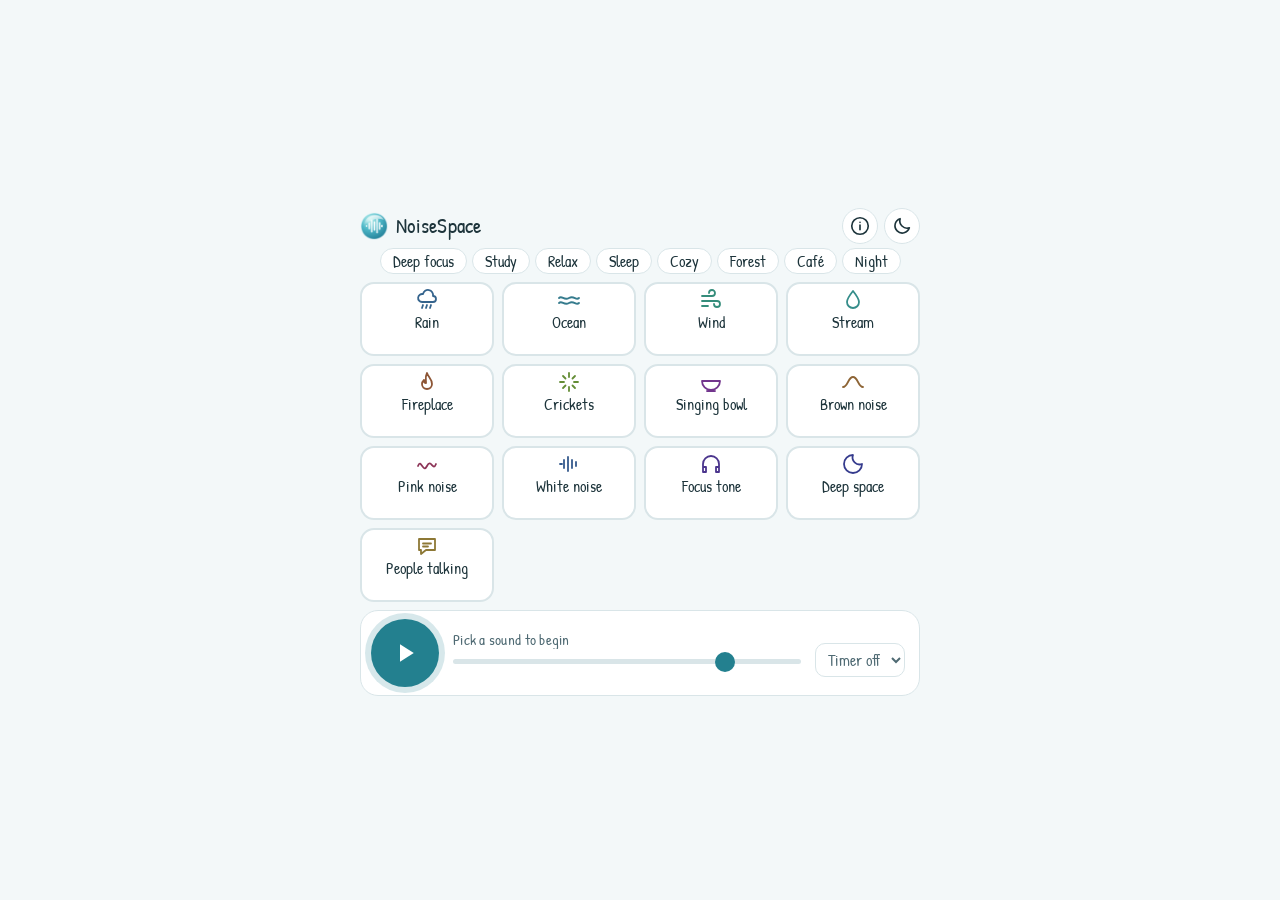
==== index.html @ 2301c97d "Tabbed info sheet, bigger play/pause button, calm ambient backdrop while playing Co-Authored-By: Cla" ====
<!DOCTYPE html>
<html lang="en" data-theme="light">
<head>
<meta charset="utf-8">
<meta name="viewport" content="width=device-width, initial-scale=1, viewport-fit=cover">
<title>NoiseSpace – Free Focus, Study &amp; Relaxation Sounds</title>
<meta name="description" content="Mix rain, ocean, fireplace, wind and white, pink or brown noise for focus, study, work and sleep. Free, fast, offline-ready and ad-free.">
<meta name="theme-color" content="#f3f8f9">
<meta name="color-scheme" content="light dark">
<link rel="canonical" href="https://mkalmousli.github.io/NoiseSpace/">
<link rel="icon" href="favicon.ico" sizes="48x48">
<link rel="icon" href="img/favicon-32.png" type="image/png" sizes="32x32">
<link rel="icon" href="img/icon-192.png" type="image/png" sizes="192x192">
<link rel="apple-touch-icon" href="img/apple-touch-icon.png">
<link rel="manifest" href="manifest.json">
<link rel="author" href="https://al-mo.de">
<meta property="og:type" content="website">
<meta property="og:site_name" content="NoiseSpace">
<meta property="og:title" content="NoiseSpace – Focus, Study &amp; Relaxation Sounds">
<meta property="og:description" content="Mix rain, ocean, fire, wind and noise colors. Free, fast and beautiful.">
<meta property="og:url" content="https://mkalmousli.github.io/NoiseSpace/">
<meta property="og:image" content="https://mkalmousli.github.io/NoiseSpace/img/og.png">
<meta name="twitter:card" content="summary_large_image">
<script type="application/ld+json">
{"@context":"https://schema.org","@type":"WebApplication","name":"NoiseSpace",
"url":"https://mkalmousli.github.io/NoiseSpace/","applicationCategory":"MultimediaApplication",
"operatingSystem":"Any","browserRequirements":"Requires Web Audio API",
"description":"Free ambient sound mixer for focus, study and relaxation.",
"offers":{"@type":"Offer","price":"0","priceCurrency":"USD"},
"author":{"@type":"Person","url":"https://al-mo.de"},"codeRepository":"https://github.com/mkalmousli/NoiseSpace"}
</script>
<script>
try {
  var s = JSON.parse(localStorage.getItem('noisespace.v1')), t = s && s.theme;
  if (!t) t = matchMedia('(prefers-color-scheme: dark)').matches ? 'dark' : 'light';
  document.documentElement.setAttribute('data-theme', t);
} catch (e) {}
</script>
<link rel="preload" href="fonts/patrick-hand.woff2" as="font" type="font/woff2" crossorigin>
<link rel="stylesheet" href="css/base.css">
<link rel="stylesheet" href="css/layout.css">
<link rel="stylesheet" href="css/aero.css">
<link rel="stylesheet" href="css/calm.css">
<script type="application/ld+json">
{"@context":"https://schema.org","@type":"FAQPage","mainEntity":[
{"@type":"Question","name":"Where do the sounds come from?","acceptedAnswer":{"@type":"Answer","text":"Eight sounds (rain, ocean, wind, stream, fireplace, crickets, singing bowl and people talking) are real field recordings released under CC0 on Freesound.org, trimmed to a seamless loop and loaded the first time you use them. The noise colors, binaural focus tone and space drone are synthesized live in your browser from simple physical models (Web Audio API). If a recording cannot load offline, a synthesized version of that sound plays instead. Credits are listed at the bottom of this page."}},
{"@type":"Question","name":"What is the difference between white, pink and brown noise?","acceptedAnswer":{"@type":"Answer","text":"They differ in spectral slope. White noise has equal power at every frequency (a bright hiss), pink noise falls 3 dB per octave (1/f, like natural sounds) and brown noise falls 6 dB per octave (1/f², a deep rumble)."}},
{"@type":"Question","name":"Does noise really help me focus or sleep?","acceptedAnswer":{"@type":"Answer","text":"Evidence is promising but mixed. Some studies found moderate background noise improved attention (Söderlund et al., 2007) and that steady pink noise helped sleep stability (Zhou et al., 2012). Responses vary by person, so try a few and keep what works."}},
{"@type":"Question","name":"How is rain generated?","acceptedAnswer":{"@type":"Answer","text":"Each raindrop makes an air bubble that rings at its Minnaert resonance, about 3.26 / R hertz for a bubble of radius R metres. Drops land at random (Poisson) times with an exponential size spread, as in real rain."}},
{"@type":"Question","name":"What about fire, stream, ocean and crickets?","acceptedAnswer":{"@type":"Answer","text":"Fire is a low roar plus random crackles whose sizes follow a heavy-tailed power law, like other crackling-noise systems. Streams are many rising-pitch bubbles. Ocean is a swell, crash and foam cycle of about 10 seconds. Crickets chirp in 3-pulse trains near 4.5 kHz."}},
{"@type":"Question","name":"What is the focus tone? Do I need headphones?","acceptedAnswer":{"@type":"Answer","text":"It plays 200 Hz in one ear and 210 Hz in the other, so your brain perceives a 10 Hz (alpha range) binaural beat. Headphones are required. A 2019 meta-analysis found small benefits for attention and anxiety, but the effect is not guaranteed."}},
{"@type":"Question","name":"Why can't I hear anything on my phone?","acceptedAnswer":{"@type":"Answer","text":"Tap a sound or the play button first, because browsers block audio until you interact. Then check the volume, the silent switch and that the tab is not muted."}},
{"@type":"Question","name":"Is it private? Does it work offline?","acceptedAnswer":{"@type":"Answer","text":"Yes. There are no accounts, cookies or trackers. Volumes and theme are stored only on your device, and after the first visit the app works without internet."}},
{"@type":"Question","name":"Can I contribute or report a bug?","acceptedAnswer":{"@type":"Answer","text":"Yes! NoiseSpace is open source under the MIT license. Source code, issues and ideas live on GitHub: github.com/mkalmousli/NoiseSpace."}}]}
</script>
</head>
<body>
<div class="app">
<header class="top">
  <a class="brand" href="./"><img src="img/logo.png" width="32" height="32" alt="NoiseSpace logo"><span>NoiseSpace</span></a>
  <nav class="nav" aria-label="Site"><button id="info" class="gbtn" type="button" aria-label="About, FAQ and credits" aria-haspopup="dialog"></button>
  <button id="theme" class="gbtn" type="button" aria-label="Toggle dark mode"></button></nav>
</header>
<main>
  <h1 class="sr">NoiseSpace: sounds for focus, study &amp; calm</h1>
  <div id="presets" class="chips" role="group" aria-label="Presets"></div>
  <ul id="grid" class="grid"></ul>
  <noscript><p class="note">NoiseSpace needs JavaScript to play sounds.</p></noscript>
</main>
<div id="upd" class="upd" role="status" hidden>New version ready <button type="button" id="updgo">Update</button></div>
<div class="dock" role="region" aria-label="Playback controls">
  <button id="play" class="play" type="button" aria-label="Play"></button>
  <div class="mid">
    <span id="status" class="status">&nbsp;</span>
    <input id="master" class="vol" type="range" min="0" max="100" value="80" aria-label="Master volume">
  </div>
  <label class="sleep"><span id="left">&nbsp;</span>
    <select id="sleep" aria-label="Sleep timer">
      <option value="0">Timer off</option><option value="15">15 min</option><option value="30">30 min</option>
      <option value="60">1 hour</option><option value="90">90 min</option><option value="120">2 hours</option>
    </select>
  </label>
</div>

</div>
<div id="back" class="back" hidden></div>
<div id="faq" class="sheet" role="dialog" aria-modal="true" aria-labelledby="sh-t" hidden>
<div class="grab"><button id="shx" class="gbtn" type="button" aria-label="Close">&times;</button></div>
<div class="body">
<div class="tabs" role="tablist" id="tabs"><button type="button" role="tab" data-t="0" aria-selected="true">Help</button><button type="button" role="tab" data-t="1" aria-selected="false">Sounds</button><button type="button" role="tab" data-t="2" aria-selected="false">Science</button><button type="button" role="tab" data-t="3" aria-selected="false">Refs</button><button type="button" role="tab" data-t="4" aria-selected="false">Credits</button></div>
<h2 class="sr" id="sh-t">About NoiseSpace</h2>
<section class="pane" id="p0">
  <details class="faq"><summary>Where do the sounds come from?</summary><p>Eight sounds (rain, ocean, wind, stream, fireplace, crickets, singing bowl and people talking) are real field recordings released under CC0 on Freesound.org, trimmed to a seamless loop and loaded the first time you use them. The noise colors, binaural focus tone and space drone are synthesized live in your browser from simple physical models (Web Audio API). If a recording cannot load offline, a synthesized version of that sound plays instead. Credits are listed at the bottom of this page.</p></details>
  <details class="faq"><summary>Why can't I hear anything on my phone?</summary><p>Tap a sound or the play button first, because browsers block audio until you interact. Then check the volume, the silent switch and that the tab is not muted.</p></details>
  <details class="faq"><summary>Is it private? Does it work offline?</summary><p>Yes. There are no accounts, cookies or trackers. Volumes and theme are stored only on your device, and after the first visit the app works without internet.</p></details>
  <details class="faq"><summary>Can I contribute or report a bug?</summary><p>Yes! NoiseSpace is open source under the MIT license. Source code, issues and ideas live on GitHub: <a href="https://github.com/mkalmousli/NoiseSpace">github.com/mkalmousli/NoiseSpace</a>.</p></details>
</section>
<section class="pane" id="p1" hidden>
  <details class="faq"><summary>What is the difference between white, pink and brown noise?</summary><p>They differ in spectral slope. White noise has equal power at every frequency (a bright hiss), pink noise falls 3 dB per octave (1/f, like natural sounds) and brown noise falls 6 dB per octave (1/f², a deep rumble).</p></details>
  <details class="faq"><summary>How is rain generated?</summary><p>Each raindrop makes an air bubble that rings at its Minnaert resonance, about 3.26 / R hertz for a bubble of radius R metres. Drops land at random (Poisson) times with an exponential size spread, as in real rain.</p></details>
  <details class="faq"><summary>What about fire, stream, ocean and crickets?</summary><p>Fire is a low roar plus random crackles whose sizes follow a heavy-tailed power law, like other crackling-noise systems. Streams are many rising-pitch bubbles. Ocean is a swell, crash and foam cycle of about 10 seconds. Crickets chirp in 3-pulse trains near 4.5 kHz.</p></details>
  <details class="faq"><summary>What is the focus tone? Do I need headphones?</summary><p>It plays 200 Hz in one ear and 210 Hz in the other, so your brain perceives a 10 Hz (alpha range) binaural beat. Headphones are required. A 2019 meta-analysis found small benefits for attention and anxiety, but the effect is not guaranteed.</p></details>
</section>
<section class="pane" id="p2" hidden>
  <details class="faq"><summary>Does noise really help me focus or sleep?</summary><p>Evidence is promising but mixed. Some studies found moderate background noise improved attention (Söderlund et al., 2007) and that steady pink noise helped sleep stability (Zhou et al., 2012). Responses vary by person, so try a few and keep what works.</p></details>
  <ul class="refs">
    <li>Söderlund, G. et al. (2007). Listening to noise improves cognitive performance in children with ADHD. <i>J. Child Psychol. Psychiatry</i> 48.</li>
    <li>Zhou, J. et al. (2012). Pink noise: effect on complexity synchronization of brain activity and sleep consolidation. <i>J. Theor. Biol.</i> 306.</li>
    <li>Garcia-Argibay, M. et al. (2019). Efficacy of binaural auditory beats in cognition, anxiety and pain perception: a meta-analysis. <i>Psychol. Res.</i> 83.</li>
  </ul>
</section>
<section class="pane" id="p3" hidden>
  <ul class="refs">
    <li>Minnaert, M. (1933). On musical air-bubbles and the sounds of running water. <i>Phil. Mag.</i> 16.</li>
    <li>Prosperetti, A. &amp; Oguz, H. (1993). The impact of drops on liquid surfaces and the underwater noise of rain. <i>Annu. Rev. Fluid Mech.</i> 25.</li>
    <li>Marshall, J. &amp; Palmer, W. (1948). The distribution of raindrops with size. <i>J. Meteorology</i> 5.</li>
    <li>Sethna, J., Dahmen, K. &amp; Myers, C. (2001). Crackling noise. <i>Nature</i> 410.</li>
    <li>Voss, R. &amp; Clarke, J. (1975). 1/f noise in music and speech. <i>Nature</i> 258.</li>
    <li>Dolbear, A. (1897). The cricket as a thermometer. <i>American Naturalist</i> 31.</li>
    <li>Kellet, P. Pink noise filter (musicdsp.org), used for the pink noise generator.</li>
  </ul>
</section>
<section class="pane" id="p4" hidden>
  <p class="note">Recordings from <a href="https://freesound.org">Freesound.org</a>, licensed CC0 (public domain). Trimmed, converted to mono, loudness-matched and cross-faded into loops.</p>
  <ul class="refs">
    <li>Rain: &ldquo;<a href="https://freesound.org/people/samesamesame/sounds/242889/">Rain from Indoors - Perfect loop</a>&rdquo; by samesamesame</li>
    <li>Ocean: &ldquo;<a href="https://freesound.org/people/derjuli/sounds/535069/">Ocean waves</a>&rdquo; by derjuli</li>
    <li>Wind: &ldquo;<a href="https://freesound.org/people/haniebal/sounds/423314/">Wind ambience</a>&rdquo; by haniebal</li>
    <li>Stream: &ldquo;<a href="https://freesound.org/people/s-light/sounds/514683/">morning stream 1 - close mono</a>&rdquo; by s-light</li>
    <li>Fireplace: &ldquo;<a href="https://freesound.org/people/BonnyOrbit/sounds/484338/">Fireplace crackling wood little flame</a>&rdquo; by BonnyOrbit</li>
    <li>Crickets: &ldquo;<a href="https://freesound.org/people/Defelozedd94/sounds/522299/">Crickets At Night - Raw sound</a>&rdquo; by Defelozedd94</li>
    <li>Singing bowl: &ldquo;<a href="https://freesound.org/people/steffcaffrey/sounds/449950/">Singing Bowl singing</a>&rdquo; by steffcaffrey</li>
    <li>People talking: &ldquo;<a href="https://freesound.org/people/moxobna/sounds/46310/">0105coffeehouse</a>&rdquo; by moxobna</li>
  </ul>
  </section>
<footer class="foot">
  <a href="https://github.com/mkalmousli/NoiseSpace">Source code</a> &middot;
  <a href="https://github.com/mkalmousli/NoiseSpace/issues">Report an issue</a><br>
  Made by <a href="https://al-mo.de" rel="author">al-mo.de</a> &middot; MIT licensed
</footer>
</div></div>

<script defer src="js/store.js"></script><script defer src="js/icons.js"></script>
<script defer src="js/noise.js"></script><script defer src="js/drops.js"></script><script defer src="js/waves.js"></script>
<script defer src="js/sounds-nature.js"></script><script defer src="js/sounds-tone.js"></script>
<script defer src="js/voices.js"></script><script defer src="js/catalog.js"></script><script defer src="js/helpers.js"></script><script defer src="js/samples.js"></script>
<script defer src="js/engine.js"></script><script defer src="js/ui.js"></script><script defer src="js/app.js"></script><script defer src="js/sheet.js"></script><script defer src="js/update.js"></script>
</body>
</html>
---- css/base.css ----
/* Flat, calm tokens (blue-green hues, WCAG-minded contrast), reset and base type. */
@font-face { font-family: "Patrick Hand"; font-display: swap; src: url(../fonts/patrick-hand.woff2) format("woff2"); }
:root {
  --bg: #f3f8f9; --card: #fff; --line: #d9e5e8; --ink: #1d343b; --mute: #4f6a73; --acc: #23808f; --on: #fff;
}
[data-theme="dark"] {
  --bg: #0e1a1f; --card: #172830; --line: #27404a; --ink: #dce9eb; --mute: #93abb2; --acc: #5fc0cc; --on: #0b1a20;
}

* { box-sizing: border-box; -webkit-tap-highlight-color: transparent; }
html { font-synthesis: none; -webkit-text-size-adjust: 100%; scroll-behavior: smooth; }
body {
  margin: 0; color: var(--ink); background: var(--bg);
  font: 18px/1.4 "Patrick Hand", ui-rounded, "Segoe UI", "Trebuchet MS", sans-serif;
  letter-spacing: .015em; -webkit-font-smoothing: antialiased;
}
h1, h2, p, ul { margin: 0; padding: 0; }
ul { list-style: none; }
a { color: var(--acc); }
button, select, input { font: inherit; color: inherit; }
button { cursor: pointer; border: 0; background: none; touch-action: manipulation; }
:focus-visible { outline: 3px solid var(--acc); outline-offset: 2px; }
.sr { position: absolute; width: 1px; height: 1px; overflow: hidden; clip: rect(0 0 0 0); }

@media (prefers-reduced-motion: reduce) {
  * { animation: none !important; transition: none !important; }
}
---- css/layout.css ----
/* Fixed one-screen app: no page scroll; content is centred and only as big as needed. */
html, body { height: 100%; overflow: hidden; }
.app { height: 100vh; height: 100dvh; display: flex; flex-direction: column; justify-content: center; align-items: center; padding: 8px 10px; }
.top, main, .dock { width: 100%; max-width: 560px; }
.top { flex: none; display: flex; align-items: center; justify-content: space-between; height: 44px; }
.brand { display: flex; align-items: center; gap: 8px; color: var(--ink); text-decoration: none; }
.brand span { font-size: 1.3rem; }
.brand img { display: block; width: 28px; height: 28px; }
.nav { display: flex; align-items: center; gap: 6px; }

main { flex: none; display: flex; flex-direction: column; gap: 8px; }
.chips { display: flex; flex-wrap: wrap; justify-content: center; gap: 5px; }
.grid { display: grid; gap: 6px; grid-template-columns: repeat(3, 1fr); grid-auto-rows: 68px; }
.card { position: relative; min-width: 0; min-height: 0; }
@media (min-width: 480px) { .grid { grid-template-columns: repeat(4, 1fr); } }
@media (min-height: 760px) { .grid { grid-auto-rows: 74px; gap: 8px; } }

.dock { flex: none; display: flex; align-items: center; gap: 10px; margin-top: 8px; padding: 6px 10px; border-radius: 18px; background: var(--card); border: 1px solid var(--line); }
.dock .mid { flex: 1; min-width: 0; }
.status { display: block; font-size: .95rem; line-height: 1.1; color: var(--mute); white-space: nowrap; overflow: hidden; text-overflow: ellipsis; }
.sleep { display: flex; flex-direction: column; align-items: flex-end; font-size: .8rem; line-height: 1.1; color: var(--mute); }

.back { position: fixed; inset: 0; z-index: 20; background: rgba(0, 0, 0, .45); opacity: 0; transition: opacity .2s; }
.back.in { opacity: 1; }
.sheet { position: fixed; z-index: 21; left: 0; right: 0; bottom: 0; max-height: 86dvh; display: flex; flex-direction: column; border-radius: 22px 22px 0 0; background: var(--bg); border: 1px solid var(--line); transform: translateY(100%); transition: transform .22s ease-out; }
.sheet.in { transform: none; }
.sheet[hidden], .back[hidden] { display: none; }
.grab { flex: none; display: flex; justify-content: flex-end; padding: 6px 8px 0; }
.sheet .body { overflow-y: auto; overflow-x: hidden; padding: 0 18px 18px; overscroll-behavior: contain; }
@media (min-width: 700px) {
  .sheet { left: 50%; right: auto; bottom: auto; top: 50%; width: 560px; border-radius: 22px; transform: translate(-50%, -46%); opacity: 0; transition: transform .2s, opacity .2s; }
  .sheet.in { transform: translate(-50%, -50%); opacity: 1; }
}
.lbl { margin: 0 0 10px; font-size: 1.2rem; letter-spacing: 1.2px; text-transform: uppercase; color: var(--mute); }
.lbl + .lbl, .refs + .lbl { margin-top: 18px; }
.note { color: var(--mute); }
.foot { margin-top: 18px; text-align: center; color: var(--mute); }
.foot a { text-decoration: none; }
@media (min-width: 640px) and (max-height: 620px) { .top, main, .dock { max-width: 820px; } .grid { grid-template-columns: repeat(7, 1fr); } }
@media (max-height: 600px) { .grid { grid-auto-rows: 60px; gap: 5px; } .orb svg { width: 20px; height: 20px; } .tog { padding-bottom: 17px; } .nm { font-size: .95rem; } .top { height: 38px; } }
---- css/aero.css ----
/* Components: tiles, chips, sliders, dock controls. Flat and minimal. */
.chip, .gbtn, select { background: var(--card); border: 1px solid var(--line); }
.chip { padding: 1px 12px; border-radius: 999px; font-size: 1rem; }
.chip:active { background: var(--acc); color: var(--on); }
.gbtn { width: 36px; height: 36px; font-size: 1.5rem; border-radius: 50%; display: flex; align-items: center; justify-content: center; }
svg { fill: none; stroke: currentColor; stroke-width: 1.8; stroke-linecap: round; stroke-linejoin: round; }

.tog {
  display: flex; flex-direction: column; align-items: center; justify-content: center; gap: 2px;
  width: 100%; height: 100%; padding: 4px 2px 22px; border-radius: 14px;
  background: var(--card); border: 2px solid var(--line); transition: background .15s, border-color .15s;
}
.orb { display: block; color: hsl(var(--h) 45% 38%); }
.orb svg { display: block; width: 24px; height: 24px; }
.nm { font-size: 1rem; line-height: 1.1; text-align: center; }
.ds, .st { display: none; }
.card.on .tog { background: hsl(var(--h) 70% 91%); border-color: hsl(var(--h) 55% 42%); }
.card.on .orb, .card.on .nm { color: hsl(var(--h) 70% 20%); }
[data-theme="dark"] .orb { color: hsl(var(--h) 60% 72%); }
[data-theme="dark"] .card.on .tog { background: hsl(var(--h) 40% 24%); border-color: hsl(var(--h) 60% 60%); }
[data-theme="dark"] .card.on .orb, [data-theme="dark"] .card.on .nm { color: hsl(var(--h) 80% 86%); }
.card.load .tog { opacity: .6; }

.vol { -webkit-appearance: none; appearance: none; display: block; width: 100%; height: 26px; margin: 0; background: none; }
.card .vol { position: absolute; left: 10px; right: 10px; bottom: 1px; height: 18px; width: auto; display: none; }
.card.on .vol { display: block; }
.vol::-webkit-slider-runnable-track { height: 5px; border-radius: 5px; background: var(--line); }
.vol::-moz-range-track { height: 5px; border-radius: 5px; background: var(--line); }
.vol::-webkit-slider-thumb { -webkit-appearance: none; width: 20px; height: 20px; margin-top: -7.5px; border-radius: 50%; border: 0; background: var(--acc); }
.vol::-moz-range-thumb { width: 20px; height: 20px; border-radius: 50%; border: 0; background: var(--acc); }

.play { flex: none; display: flex; align-items: center; justify-content: center; width: 68px; height: 68px; border-radius: 50%; background: var(--acc); color: var(--on); }
.play svg { width: 30px; height: 30px; fill: currentColor; stroke: none; }
select { padding: 4px 8px; border-radius: 10px; font-size: 1rem; }
select option { color: #1d343b; }

.faq { margin-bottom: 8px; padding: 0 14px; border-radius: 16px; background: var(--card); border: 1px solid var(--line); }
.faq summary { padding: 10px 0; font-weight: 400; cursor: pointer; }
.faq p { margin: 0 0 14px; color: var(--mute); }
.refs { color: var(--mute); font-size: .9rem; padding-left: 20px; }
.refs li { margin-bottom: 6px; list-style: disc; }
.upd { position: fixed; left: 50%; top: 10px; z-index: 9; transform: translateX(-50%); padding: 8px 8px 8px 16px; border-radius: 999px; background: var(--card); border: 1px solid var(--line); box-shadow: 0 6px 18px rgba(0, 0, 0, .15); font-size: .9rem; white-space: nowrap; }
.upd[hidden] { display: none; }
.upd button { margin-left: 8px; padding: 4px 14px; border-radius: 999px; background: var(--acc); color: #fff; font-weight: 400; }
.card.load .tog { opacity: .75; }
.card.load .st { font-size: 0; }
.card.load .st::after { content: "loading"; font-size: .9rem; }
.gbtn svg { width: 22px; height: 22px; }
.card .vol::-webkit-slider-thumb { width: 14px; height: 14px; margin-top: -4.5px; }
.card .vol::-moz-range-thumb { width: 14px; height: 14px; }
---- css/calm.css ----
/* Calm ambient backdrop (only while sounds play), bigger play button, sheet tabs. */
:root { --ring: rgba(35, 128, 143, .18); --b1: hsla(190, 60%, 62%, .26); --b2: hsla(165, 50%, 62%, .2); --b3: hsla(215, 55%, 68%, .2); }
[data-theme="dark"] { --ring: rgba(95, 192, 204, .2); --b1: hsla(190, 60%, 40%, .26); --b2: hsla(165, 50%, 36%, .2); --b3: hsla(225, 55%, 44%, .22); }
body::before { content: ""; position: fixed; z-index: -1; inset: -25%; pointer-events: none; opacity: 0; transition: opacity 5s ease;
  background: radial-gradient(circle at 25% 30%, var(--b1), transparent 42%), radial-gradient(circle at 75% 65%, var(--b2), transparent 42%), radial-gradient(circle at 55% 15%, var(--b3), transparent 38%);
  will-change: transform; animation: drift 70s ease-in-out infinite alternate; animation-play-state: paused; }
body.playing::before { opacity: 1; animation-play-state: running; }
@keyframes drift { from { transform: translate3d(-4%, -3%, 0) rotate(0deg) scale(1); } to { transform: translate3d(4%, 3%, 0) rotate(14deg) scale(1.12); } }

.play { box-shadow: 0 0 0 6px var(--ring); transition: transform .2s ease, box-shadow .6s ease; }
.play:active { transform: scale(.94); }
body.playing .play { animation: breathe 6s ease-in-out infinite; }
@keyframes breathe { 50% { box-shadow: 0 0 0 11px var(--ring); } }
.dock { gap: 14px; padding: 8px 14px 8px 10px; }

.tabs { display: flex; gap: 4px; padding: 3px; margin: 0 0 12px; border-radius: 14px; background: var(--card); border: 1px solid var(--line); }
.tabs button { flex: 1; padding: 5px 2px; border-radius: 11px; color: var(--mute); }
.tabs button[aria-selected="true"] { background: var(--acc); color: var(--on); }
.pane[hidden] { display: none; }
.refs { font-size: .85rem; line-height: 1.25; }
.refs li { margin-bottom: 4px; }
.sheet .grab { position: absolute; top: 6px; right: 8px; padding: 0; }
.sheet .body { padding-top: 50px; }
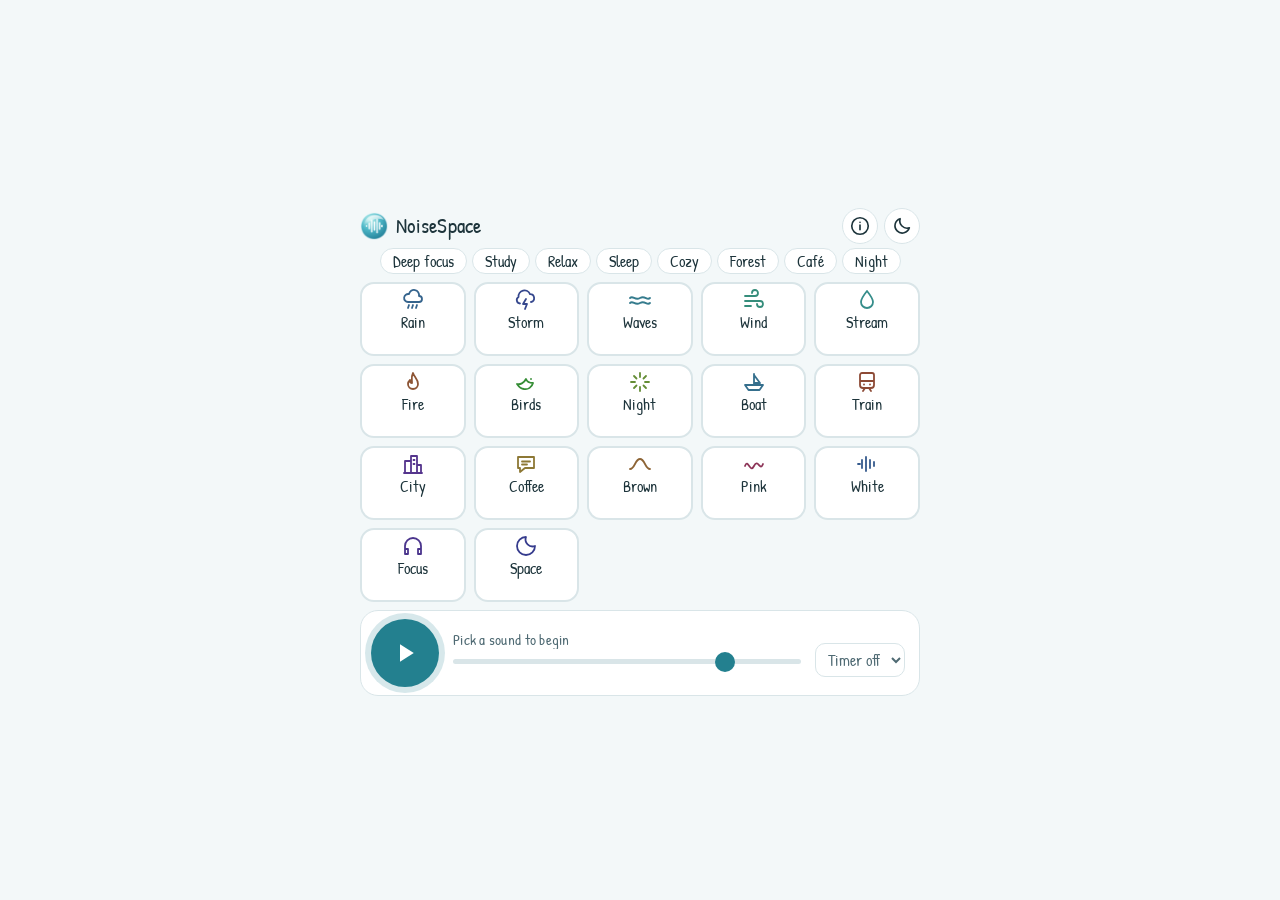
==== commit a8aa398c: "Use Blanket's sound set: 12 recordings (storm, birds, boat, train, city added), updated credits Co-A" ====
--- a/index.html
+++ b/index.html
@@ -43,7 +43,7 @@
 <link rel="stylesheet" href="css/calm.css">
 <script type="application/ld+json">
 {"@context":"https://schema.org","@type":"FAQPage","mainEntity":[
-{"@type":"Question","name":"Where do the sounds come from?","acceptedAnswer":{"@type":"Answer","text":"Eight sounds (rain, ocean, wind, stream, fireplace, crickets, singing bowl and people talking) are real field recordings released under CC0 on Freesound.org, trimmed to a seamless loop and loaded the first time you use them. The noise colors, binaural focus tone and space drone are synthesized live in your browser from simple physical models (Web Audio API). If a recording cannot load offline, a synthesized version of that sound plays instead. Credits are listed at the bottom of this page."}},
+{"@type":"Question","name":"Where do the sounds come from?","acceptedAnswer":{"@type":"Answer","text":"Twelve sounds (rain, storm, waves, wind, stream, fire, birds, summer night, boat, train, city and coffee shop) are real field recordings from Freesound.org and SoundBible (CC0, CC BY or public domain), trimmed to a seamless loop and loaded the first time you use them. The noise colors, binaural focus tone and space drone are synthesized live in your browser from simple physical models (Web Audio API). If a recording cannot load offline, a synthesized version of that sound plays instead. Authors and licences are listed under Credits."}},
 {"@type":"Question","name":"What is the difference between white, pink and brown noise?","acceptedAnswer":{"@type":"Answer","text":"They differ in spectral slope. White noise has equal power at every frequency (a bright hiss), pink noise falls 3 dB per octave (1/f, like natural sounds) and brown noise falls 6 dB per octave (1/f², a deep rumble)."}},
 {"@type":"Question","name":"Does noise really help me focus or sleep?","acceptedAnswer":{"@type":"Answer","text":"Evidence is promising but mixed. Some studies found moderate background noise improved attention (Söderlund et al., 2007) and that steady pink noise helped sleep stability (Zhou et al., 2012). Responses vary by person, so try a few and keep what works."}},
 {"@type":"Question","name":"How is rain generated?","acceptedAnswer":{"@type":"Answer","text":"Each raindrop makes an air bubble that rings at its Minnaert resonance, about 3.26 / R hertz for a bubble of radius R metres. Drops land at random (Poisson) times with an exponential size spread, as in real rain."}},
@@ -90,7 +90,7 @@
 <div class="tabs" role="tablist" id="tabs"><button type="button" role="tab" data-t="0" aria-selected="true">Help</button><button type="button" role="tab" data-t="1" aria-selected="false">Sounds</button><button type="button" role="tab" data-t="2" aria-selected="false">Science</button><button type="button" role="tab" data-t="3" aria-selected="false">Refs</button><button type="button" role="tab" data-t="4" aria-selected="false">Credits</button></div>
 <h2 class="sr" id="sh-t">About NoiseSpace</h2>
 <section class="pane" id="p0">
-  <details class="faq"><summary>Where do the sounds come from?</summary><p>Eight sounds (rain, ocean, wind, stream, fireplace, crickets, singing bowl and people talking) are real field recordings released under CC0 on Freesound.org, trimmed to a seamless loop and loaded the first time you use them. The noise colors, binaural focus tone and space drone are synthesized live in your browser from simple physical models (Web Audio API). If a recording cannot load offline, a synthesized version of that sound plays instead. Credits are listed at the bottom of this page.</p></details>
+  <details class="faq"><summary>Where do the sounds come from?</summary><p>Twelve sounds (rain, storm, waves, wind, stream, fire, birds, summer night, boat, train, city and coffee shop) are real field recordings from Freesound.org and SoundBible (CC0, CC BY or public domain), trimmed to a seamless loop and loaded the first time you use them. The noise colors, binaural focus tone and space drone are synthesized live in your browser from simple physical models (Web Audio API). If a recording cannot load offline, a synthesized version of that sound plays instead. Authors and licences are listed under Credits.</p></details>
   <details class="faq"><summary>Why can't I hear anything on my phone?</summary><p>Tap a sound or the play button first, because browsers block audio until you interact. Then check the volume, the silent switch and that the tab is not muted.</p></details>
   <details class="faq"><summary>Is it private? Does it work offline?</summary><p>Yes. There are no accounts, cookies or trackers. Volumes and theme are stored only on your device, and after the first visit the app works without internet.</p></details>
   <details class="faq"><summary>Can I contribute or report a bug?</summary><p>Yes! NoiseSpace is open source under the MIT license. Source code, issues and ideas live on GitHub: <a href="https://github.com/mkalmousli/NoiseSpace">github.com/mkalmousli/NoiseSpace</a>.</p></details>
@@ -121,16 +121,20 @@
   </ul>
 </section>
 <section class="pane" id="p4" hidden>
-  <p class="note">Recordings from <a href="https://freesound.org">Freesound.org</a>, licensed CC0 (public domain). Trimmed, converted to mono, loudness-matched and cross-faded into loops.</p>
+  <p class="note">Sound selection follows <a href="https://github.com/rafaelmardojai/blanket/blob/master/SOUNDS_LICENSING.md">Blanket</a>. Recordings from Freesound and SoundBible, trimmed, looped and level-matched here. Each name is the sound, then its author.</p>
   <ul class="refs">
-    <li>Rain: &ldquo;<a href="https://freesound.org/people/samesamesame/sounds/242889/">Rain from Indoors - Perfect loop</a>&rdquo; by samesamesame</li>
-    <li>Ocean: &ldquo;<a href="https://freesound.org/people/derjuli/sounds/535069/">Ocean waves</a>&rdquo; by derjuli</li>
-    <li>Wind: &ldquo;<a href="https://freesound.org/people/haniebal/sounds/423314/">Wind ambience</a>&rdquo; by haniebal</li>
-    <li>Stream: &ldquo;<a href="https://freesound.org/people/s-light/sounds/514683/">morning stream 1 - close mono</a>&rdquo; by s-light</li>
-    <li>Fireplace: &ldquo;<a href="https://freesound.org/people/BonnyOrbit/sounds/484338/">Fireplace crackling wood little flame</a>&rdquo; by BonnyOrbit</li>
-    <li>Crickets: &ldquo;<a href="https://freesound.org/people/Defelozedd94/sounds/522299/">Crickets At Night - Raw sound</a>&rdquo; by Defelozedd94</li>
-    <li>Singing bowl: &ldquo;<a href="https://freesound.org/people/steffcaffrey/sounds/449950/">Singing Bowl singing</a>&rdquo; by steffcaffrey</li>
-    <li>People talking: &ldquo;<a href="https://freesound.org/people/moxobna/sounds/46310/">0105coffeehouse</a>&rdquo; by moxobna</li>
+    <li>Rain: <a href="https://freesound.org/people/alex36917/sounds/524605/">alex36917</a> (CC BY)</li>
+    <li>Storm: <a href="https://freesound.org/people/digifishmusic/sounds/41739/">Digifish music</a> (CC BY)</li>
+    <li>Waves: <a href="https://freesound.org/people/Luftrum/sounds/48412/">Luftrum</a> (CC BY)</li>
+    <li>Wind: <a href="https://freesound.org/people/felix.blume/sounds/217506/">felix.blume</a> (CC0)</li>
+    <li>Stream: <a href="https://freesound.org/people/gluckose/sounds/333987/">gluckose</a> (CC0)</li>
+    <li>Fire: <a href="https://soundbible.com/1543-Fireplace.html">ezwa</a> (Public Domain)</li>
+    <li>Birds: <a href="https://freesound.org/people/kvgarlic/sounds/156826/">kvgarlic</a> (CC0)</li>
+    <li>Night: <a href="https://soundbible.com/2083-Crickets-Chirping-At-Night.html">Lisa Redfern</a> (Public Domain)</li>
+    <li>Boat: <a href="https://freesound.org/people/Falcet/sounds/439365/">Falcet</a> (CC0)</li>
+    <li>Train: <a href="https://freesound.org/people/SDLx/sounds/259988/">SDLx</a> (CC BY 3.0)</li>
+    <li>City: <a href="https://freesound.org/people/gezortenplotz/sounds/44796/">gezortenplotz</a> (CC BY)</li>
+    <li>Coffee: <a href="https://soundbible.com/1664-Restaurant-Ambiance.html">stephan</a> (Public Domain)</li>
   </ul>
   </section>
 <footer class="foot">
@@ -143,7 +147,7 @@
 <script defer src="js/store.js"></script><script defer src="js/icons.js"></script>
 <script defer src="js/noise.js"></script><script defer src="js/drops.js"></script><script defer src="js/waves.js"></script>
 <script defer src="js/sounds-nature.js"></script><script defer src="js/sounds-tone.js"></script>
-<script defer src="js/voices.js"></script><script defer src="js/catalog.js"></script><script defer src="js/helpers.js"></script><script defer src="js/samples.js"></script>
+<script defer src="js/voices.js"></script><script defer src="js/found.js"></script><script defer src="js/catalog.js"></script><script defer src="js/helpers.js"></script><script defer src="js/samples.js"></script>
 <script defer src="js/engine.js"></script><script defer src="js/ui.js"></script><script defer src="js/app.js"></script><script defer src="js/sheet.js"></script><script defer src="js/update.js"></script>
 </body>
 </html>
--- a/css/layout.css
+++ b/css/layout.css
@@ -10,9 +10,9 @@
 
 main { flex: none; display: flex; flex-direction: column; gap: 8px; }
 .chips { display: flex; flex-wrap: wrap; justify-content: center; gap: 5px; }
-.grid { display: grid; gap: 6px; grid-template-columns: repeat(3, 1fr); grid-auto-rows: 68px; }
+.grid { display: grid; gap: 6px; grid-template-columns: repeat(4, 1fr); grid-auto-rows: 68px; }
 .card { position: relative; min-width: 0; min-height: 0; }
-@media (min-width: 480px) { .grid { grid-template-columns: repeat(4, 1fr); } }
+@media (min-width: 480px) { .grid { grid-template-columns: repeat(5, 1fr); } }
 @media (min-height: 760px) { .grid { grid-auto-rows: 74px; gap: 8px; } }
 
 .dock { flex: none; display: flex; align-items: center; gap: 10px; margin-top: 8px; padding: 6px 10px; border-radius: 18px; background: var(--card); border: 1px solid var(--line); }
@@ -36,5 +36,5 @@
 .note { color: var(--mute); }
 .foot { margin-top: 18px; text-align: center; color: var(--mute); }
 .foot a { text-decoration: none; }
-@media (min-width: 640px) and (max-height: 620px) { .top, main, .dock { max-width: 820px; } .grid { grid-template-columns: repeat(7, 1fr); } }
+@media (min-width: 640px) and (max-height: 620px) { .top, main, .dock { max-width: 820px; } .grid { grid-template-columns: repeat(9, 1fr); } }
 @media (max-height: 600px) { .grid { grid-auto-rows: 60px; gap: 5px; } .orb svg { width: 20px; height: 20px; } .tog { padding-bottom: 17px; } .nm { font-size: .95rem; } .top { height: 38px; } }
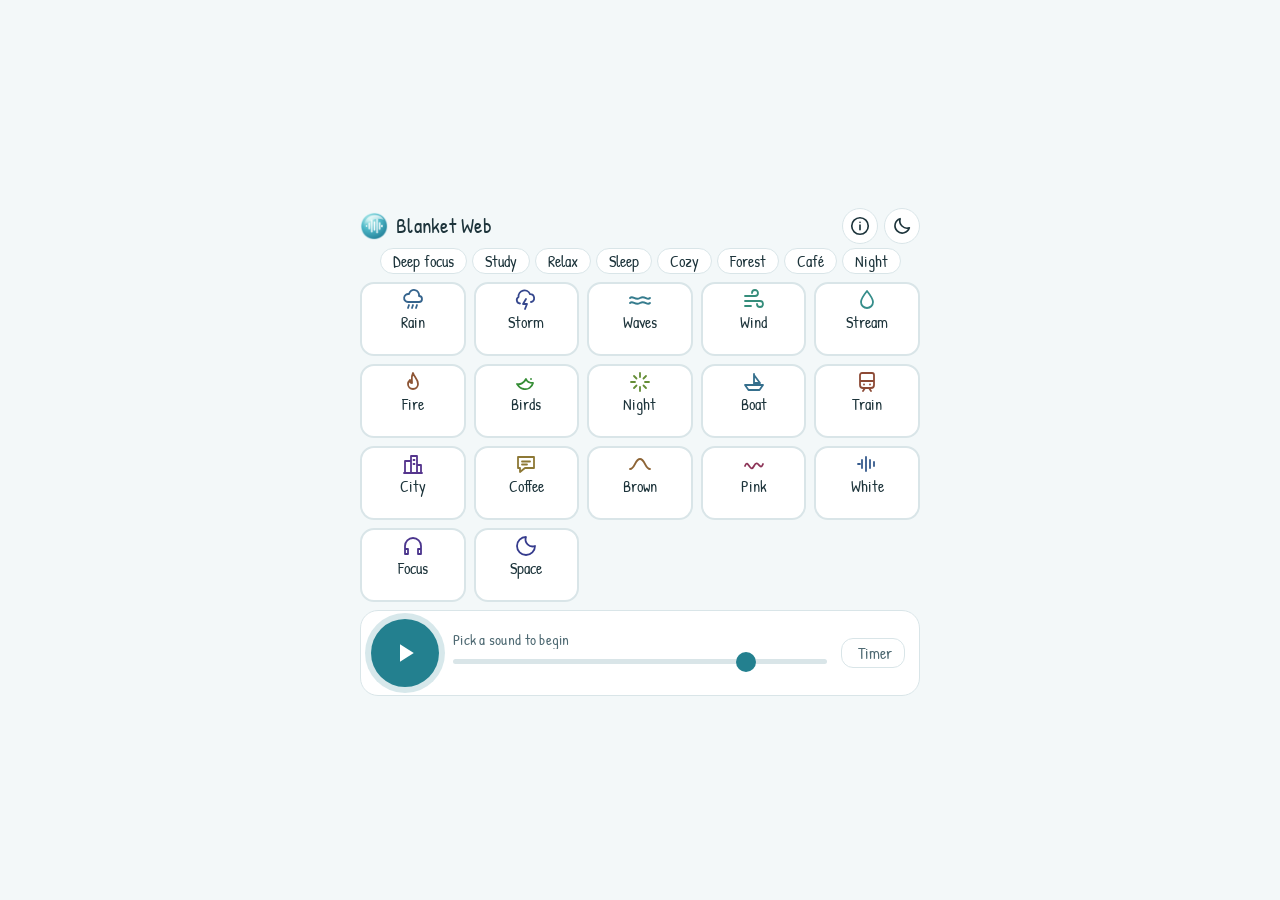
==== commit 0bc692c9: "Rename to Blanket Web, credit Blanket, custom timer popover, logo no longer reloads Co-Authored-By: " ====
--- a/index.html
+++ b/index.html
@@ -3,7 +3,7 @@
 <head>
 <meta charset="utf-8">
 <meta name="viewport" content="width=device-width, initial-scale=1, viewport-fit=cover">
-<title>NoiseSpace – Free Focus, Study &amp; Relaxation Sounds</title>
+<title>Blanket Web – Free Focus, Study &amp; Relaxation Sounds</title>
 <meta name="description" content="Mix rain, ocean, fireplace, wind and white, pink or brown noise for focus, study, work and sleep. Free, fast, offline-ready and ad-free.">
 <meta name="theme-color" content="#f3f8f9">
 <meta name="color-scheme" content="light dark">
@@ -15,14 +15,14 @@
 <link rel="manifest" href="manifest.json">
 <link rel="author" href="https://al-mo.de">
 <meta property="og:type" content="website">
-<meta property="og:site_name" content="NoiseSpace">
-<meta property="og:title" content="NoiseSpace – Focus, Study &amp; Relaxation Sounds">
+<meta property="og:site_name" content="Blanket Web">
+<meta property="og:title" content="Blanket Web – Focus, Study &amp; Relaxation Sounds">
 <meta property="og:description" content="Mix rain, ocean, fire, wind and noise colors. Free, fast and beautiful.">
 <meta property="og:url" content="https://mkalmousli.github.io/NoiseSpace/">
 <meta property="og:image" content="https://mkalmousli.github.io/NoiseSpace/img/og.png">
 <meta name="twitter:card" content="summary_large_image">
 <script type="application/ld+json">
-{"@context":"https://schema.org","@type":"WebApplication","name":"NoiseSpace",
+{"@context":"https://schema.org","@type":"WebApplication","name":"Blanket Web",
 "url":"https://mkalmousli.github.io/NoiseSpace/","applicationCategory":"MultimediaApplication",
 "operatingSystem":"Any","browserRequirements":"Requires Web Audio API",
 "description":"Free ambient sound mixer for focus, study and relaxation.",
@@ -43,7 +43,7 @@
 <link rel="stylesheet" href="css/calm.css">
 <script type="application/ld+json">
 {"@context":"https://schema.org","@type":"FAQPage","mainEntity":[
-{"@type":"Question","name":"Where do the sounds come from?","acceptedAnswer":{"@type":"Answer","text":"Twelve sounds (rain, storm, waves, wind, stream, fire, birds, summer night, boat, train, city and coffee shop) are real field recordings from Freesound.org and SoundBible (CC0, CC BY or public domain), trimmed to a seamless loop and loaded the first time you use them. The noise colors, binaural focus tone and space drone are synthesized live in your browser from simple physical models (Web Audio API). If a recording cannot load offline, a synthesized version of that sound plays instead. Authors and licences are listed under Credits."}},
+{"@type":"Question","name":"Where do the sounds come from?","acceptedAnswer":{"@type":"Answer","text":"Twelve sounds (rain, storm, waves, wind, stream, fire, birds, summer night, boat, train, city and coffee shop) are real field recordings from Freesound.org and SoundBible (CC0, CC BY or public domain), trimmed to a seamless loop and loaded the first time you use them. The noise colors, binaural focus tone and space drone are synthesized live in your browser from simple physical models (Web Audio API). If a recording cannot load offline, a synthesized version of that sound plays instead. The selection follows the open-source app Blanket. Authors and licences are listed under Credits."}},
 {"@type":"Question","name":"What is the difference between white, pink and brown noise?","acceptedAnswer":{"@type":"Answer","text":"They differ in spectral slope. White noise has equal power at every frequency (a bright hiss), pink noise falls 3 dB per octave (1/f, like natural sounds) and brown noise falls 6 dB per octave (1/f², a deep rumble)."}},
 {"@type":"Question","name":"Does noise really help me focus or sleep?","acceptedAnswer":{"@type":"Answer","text":"Evidence is promising but mixed. Some studies found moderate background noise improved attention (Söderlund et al., 2007) and that steady pink noise helped sleep stability (Zhou et al., 2012). Responses vary by person, so try a few and keep what works."}},
 {"@type":"Question","name":"How is rain generated?","acceptedAnswer":{"@type":"Answer","text":"Each raindrop makes an air bubble that rings at its Minnaert resonance, about 3.26 / R hertz for a bubble of radius R metres. Drops land at random (Poisson) times with an exponential size spread, as in real rain."}},
@@ -51,21 +51,21 @@
 {"@type":"Question","name":"What is the focus tone? Do I need headphones?","acceptedAnswer":{"@type":"Answer","text":"It plays 200 Hz in one ear and 210 Hz in the other, so your brain perceives a 10 Hz (alpha range) binaural beat. Headphones are required. A 2019 meta-analysis found small benefits for attention and anxiety, but the effect is not guaranteed."}},
 {"@type":"Question","name":"Why can't I hear anything on my phone?","acceptedAnswer":{"@type":"Answer","text":"Tap a sound or the play button first, because browsers block audio until you interact. Then check the volume, the silent switch and that the tab is not muted."}},
 {"@type":"Question","name":"Is it private? Does it work offline?","acceptedAnswer":{"@type":"Answer","text":"Yes. There are no accounts, cookies or trackers. Volumes and theme are stored only on your device, and after the first visit the app works without internet."}},
-{"@type":"Question","name":"Can I contribute or report a bug?","acceptedAnswer":{"@type":"Answer","text":"Yes! NoiseSpace is open source under the MIT license. Source code, issues and ideas live on GitHub: github.com/mkalmousli/NoiseSpace."}}]}
+{"@type":"Question","name":"Can I contribute or report a bug?","acceptedAnswer":{"@type":"Answer","text":"Yes! Blanket Web is open source under the MIT license. Source code, issues and ideas live on GitHub: github.com/mkalmousli/NoiseSpace."}}]}
 </script>
 </head>
 <body>
 <div class="app">
 <header class="top">
-  <a class="brand" href="./"><img src="img/logo.png" width="32" height="32" alt="NoiseSpace logo"><span>NoiseSpace</span></a>
+  <div class="brand"><img src="img/logo.png" width="32" height="32" alt="Blanket Web logo"><span>Blanket Web</span></div>
   <nav class="nav" aria-label="Site"><button id="info" class="gbtn" type="button" aria-label="About, FAQ and credits" aria-haspopup="dialog"></button>
   <button id="theme" class="gbtn" type="button" aria-label="Toggle dark mode"></button></nav>
 </header>
 <main>
-  <h1 class="sr">NoiseSpace: sounds for focus, study &amp; calm</h1>
+  <h1 class="sr">Blanket Web: sounds for focus, study &amp; calm</h1>
   <div id="presets" class="chips" role="group" aria-label="Presets"></div>
   <ul id="grid" class="grid"></ul>
-  <noscript><p class="note">NoiseSpace needs JavaScript to play sounds.</p></noscript>
+  <noscript><p class="note">Blanket Web needs JavaScript to play sounds.</p></noscript>
 </main>
 <div id="upd" class="upd" role="status" hidden>New version ready <button type="button" id="updgo">Update</button></div>
 <div class="dock" role="region" aria-label="Playback controls">
@@ -74,12 +74,12 @@
     <span id="status" class="status">&nbsp;</span>
     <input id="master" class="vol" type="range" min="0" max="100" value="80" aria-label="Master volume">
   </div>
-  <label class="sleep"><span id="left">&nbsp;</span>
-    <select id="sleep" aria-label="Sleep timer">
-      <option value="0">Timer off</option><option value="15">15 min</option><option value="30">30 min</option>
-      <option value="60">1 hour</option><option value="90">90 min</option><option value="120">2 hours</option>
-    </select>
-  </label>
+  <button id="sleepbtn" class="sleep" type="button" aria-haspopup="dialog"><span id="left">Timer</span></button>
+  <div id="tpop" class="pop" role="dialog" aria-label="Sleep timer" hidden>
+  <div class="chips" id="tchips"><button type="button" class="chip" data-m="15">15m</button><button type="button" class="chip" data-m="30">30m</button><button type="button" class="chip" data-m="60">1h</button><button type="button" class="chip" data-m="90">90m</button></div>
+  <div class="step"><button type="button" class="gbtn" id="tdn" aria-label="Less">&minus;</button><label><input id="tmin" type="number" inputmode="numeric" min="1" max="720" value="45" aria-label="Minutes"> min</label><button type="button" class="gbtn" id="tup" aria-label="More">+</button></div>
+  <div class="acts"><button type="button" class="chip" id="toff">Off</button><button type="button" class="chip go" id="tgo">Start</button></div>
+  </div>
 </div>
 
 </div>
@@ -88,12 +88,12 @@
 <div class="grab"><button id="shx" class="gbtn" type="button" aria-label="Close">&times;</button></div>
 <div class="body">
 <div class="tabs" role="tablist" id="tabs"><button type="button" role="tab" data-t="0" aria-selected="true">Help</button><button type="button" role="tab" data-t="1" aria-selected="false">Sounds</button><button type="button" role="tab" data-t="2" aria-selected="false">Science</button><button type="button" role="tab" data-t="3" aria-selected="false">Refs</button><button type="button" role="tab" data-t="4" aria-selected="false">Credits</button></div>
-<h2 class="sr" id="sh-t">About NoiseSpace</h2>
+<h2 class="sr" id="sh-t">About Blanket Web</h2>
 <section class="pane" id="p0">
-  <details class="faq"><summary>Where do the sounds come from?</summary><p>Twelve sounds (rain, storm, waves, wind, stream, fire, birds, summer night, boat, train, city and coffee shop) are real field recordings from Freesound.org and SoundBible (CC0, CC BY or public domain), trimmed to a seamless loop and loaded the first time you use them. The noise colors, binaural focus tone and space drone are synthesized live in your browser from simple physical models (Web Audio API). If a recording cannot load offline, a synthesized version of that sound plays instead. Authors and licences are listed under Credits.</p></details>
+  <details class="faq"><summary>Where do the sounds come from?</summary><p>Twelve sounds (rain, storm, waves, wind, stream, fire, birds, summer night, boat, train, city and coffee shop) are real field recordings from Freesound.org and SoundBible (CC0, CC BY or public domain), trimmed to a seamless loop and loaded the first time you use them. The noise colors, binaural focus tone and space drone are synthesized live in your browser from simple physical models (Web Audio API). If a recording cannot load offline, a synthesized version of that sound plays instead. The selection follows the open-source app Blanket. Authors and licences are listed under Credits.</p></details>
   <details class="faq"><summary>Why can't I hear anything on my phone?</summary><p>Tap a sound or the play button first, because browsers block audio until you interact. Then check the volume, the silent switch and that the tab is not muted.</p></details>
   <details class="faq"><summary>Is it private? Does it work offline?</summary><p>Yes. There are no accounts, cookies or trackers. Volumes and theme are stored only on your device, and after the first visit the app works without internet.</p></details>
-  <details class="faq"><summary>Can I contribute or report a bug?</summary><p>Yes! NoiseSpace is open source under the MIT license. Source code, issues and ideas live on GitHub: <a href="https://github.com/mkalmousli/NoiseSpace">github.com/mkalmousli/NoiseSpace</a>.</p></details>
+  <details class="faq"><summary>Can I contribute or report a bug?</summary><p>Yes! Blanket Web is open source under the MIT license. Source code, issues and ideas live on GitHub: <a href="https://github.com/mkalmousli/NoiseSpace">github.com/mkalmousli/NoiseSpace</a>.</p></details>
 </section>
 <section class="pane" id="p1" hidden>
   <details class="faq"><summary>What is the difference between white, pink and brown noise?</summary><p>They differ in spectral slope. White noise has equal power at every frequency (a bright hiss), pink noise falls 3 dB per octave (1/f, like natural sounds) and brown noise falls 6 dB per octave (1/f², a deep rumble).</p></details>
@@ -140,6 +140,7 @@
 <footer class="foot">
   <a href="https://github.com/mkalmousli/NoiseSpace">Source code</a> &middot;
   <a href="https://github.com/mkalmousli/NoiseSpace/issues">Report an issue</a><br>
+  Sounds &amp; idea from <a href="https://github.com/rafaelmardojai/blanket">Blanket</a> by Rafael Mardojai CM (unofficial web version, not affiliated)<br>
   Made by <a href="https://al-mo.de" rel="author">al-mo.de</a> &middot; MIT licensed
 </footer>
 </div></div>
@@ -148,6 +149,6 @@
 <script defer src="js/noise.js"></script><script defer src="js/drops.js"></script><script defer src="js/waves.js"></script>
 <script defer src="js/sounds-nature.js"></script><script defer src="js/sounds-tone.js"></script>
 <script defer src="js/voices.js"></script><script defer src="js/found.js"></script><script defer src="js/catalog.js"></script><script defer src="js/helpers.js"></script><script defer src="js/samples.js"></script>
-<script defer src="js/engine.js"></script><script defer src="js/ui.js"></script><script defer src="js/app.js"></script><script defer src="js/sheet.js"></script><script defer src="js/update.js"></script>
+<script defer src="js/engine.js"></script><script defer src="js/ui.js"></script><script defer src="js/timer.js"></script><script defer src="js/app.js"></script><script defer src="js/sheet.js"></script><script defer src="js/update.js"></script>
 </body>
 </html>
--- a/css/calm.css
+++ b/css/calm.css
@@ -21,3 +21,20 @@
 .refs li { margin-bottom: 4px; }
 .sheet .grab { position: absolute; top: 6px; right: 8px; padding: 0; }
 .sheet .body { padding-top: 50px; }
+
+.brand { cursor: default; user-select: none; }
+.sleep { padding: 6px 12px; border-radius: 12px; font-size: 1rem; line-height: 1; background: var(--card); border: 1px solid var(--line); color: var(--mute); min-width: 64px; }
+.sleep.on { color: var(--on); background: var(--acc); border-color: var(--acc); }
+.dock { position: relative; }
+.pop { position: absolute; z-index: 22; right: 0; bottom: calc(100% + 10px); width: min(300px, 100%); padding: 12px; border-radius: 18px; background: var(--card); border: 1px solid var(--line); box-shadow: 0 10px 30px rgba(0, 0, 0, .3); display: flex; flex-direction: column; gap: 10px; animation: rise .18s ease-out; }
+.pop[hidden] { display: none; }
+@keyframes rise { from { opacity: 0; transform: translateY(8px); } }
+.pop .chips { justify-content: space-between; }
+.pop .chip { flex: 1; }
+.step { display: flex; align-items: center; justify-content: space-between; }
+.step label { font-size: 1.3rem; color: var(--mute); }
+.step input { width: 4ch; padding: 2px 0; font-size: 1.6rem; text-align: center; color: var(--ink); background: none; border: 0; border-bottom: 2px solid var(--acc); -moz-appearance: textfield; }
+.step input::-webkit-outer-spin-button, .step input::-webkit-inner-spin-button { -webkit-appearance: none; margin: 0; }
+.acts { display: flex; gap: 8px; }
+.acts .chip { flex: 1; padding: 5px 0; }
+.chip.go { background: var(--acc); color: var(--on); border-color: var(--acc); }
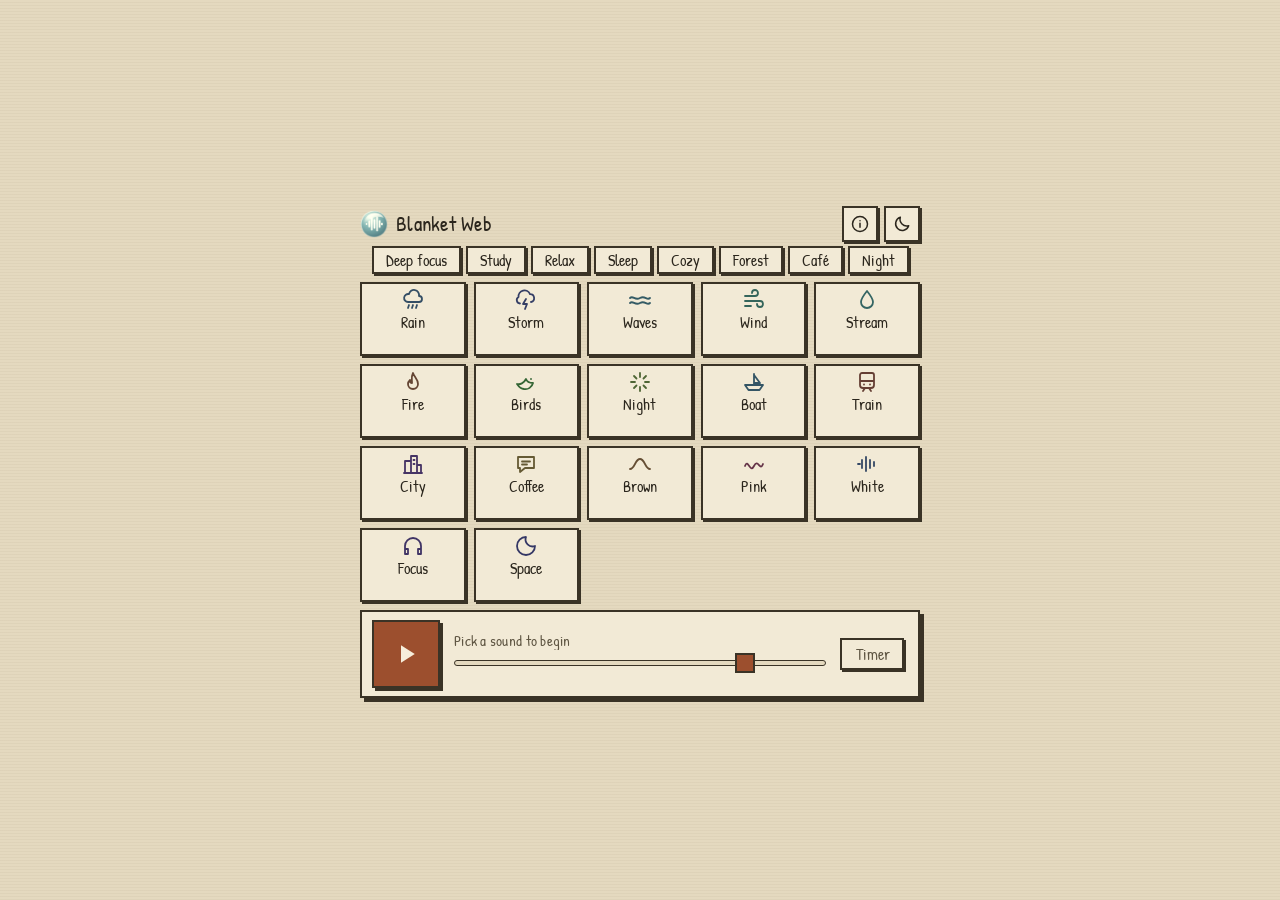
==== commit 637ebafc: "Highlight active preset (re-click stops, manual change deselects), harden theme toggle, old-school p" ====
--- a/index.html
+++ b/index.html
@@ -5,7 +5,7 @@
 <meta name="viewport" content="width=device-width, initial-scale=1, viewport-fit=cover">
 <title>Blanket Web – Free Focus, Study &amp; Relaxation Sounds</title>
 <meta name="description" content="Mix rain, ocean, fireplace, wind and white, pink or brown noise for focus, study, work and sleep. Free, fast, offline-ready and ad-free.">
-<meta name="theme-color" content="#f3f8f9">
+<meta name="theme-color" content="#e4d9bf">
 <meta name="color-scheme" content="light dark">
 <link rel="canonical" href="https://mkalmousli.github.io/NoiseSpace/">
 <link rel="icon" href="favicon.ico" sizes="48x48">
@@ -41,6 +41,7 @@
 <link rel="stylesheet" href="css/layout.css">
 <link rel="stylesheet" href="css/aero.css">
 <link rel="stylesheet" href="css/calm.css">
+<link rel="stylesheet" href="css/retro.css">
 <script type="application/ld+json">
 {"@context":"https://schema.org","@type":"FAQPage","mainEntity":[
 {"@type":"Question","name":"Where do the sounds come from?","acceptedAnswer":{"@type":"Answer","text":"Twelve sounds (rain, storm, waves, wind, stream, fire, birds, summer night, boat, train, city and coffee shop) are real field recordings from Freesound.org and SoundBible (CC0, CC BY or public domain), trimmed to a seamless loop and loaded the first time you use them. The noise colors, binaural focus tone and space drone are synthesized live in your browser from simple physical models (Web Audio API). If a recording cannot load offline, a synthesized version of that sound plays instead. The selection follows the open-source app Blanket. Authors and licences are listed under Credits."}},
--- a/css/base.css
+++ b/css/base.css
@@ -1,10 +1,10 @@
-/* Flat, calm tokens (blue-green hues, WCAG-minded contrast), reset and base type. */
+/* Old-school paper tokens (warm, slightly off colors, WCAG-minded contrast), reset and base type. */
 @font-face { font-family: "Patrick Hand"; font-display: swap; src: url(../fonts/patrick-hand.woff2) format("woff2"); }
 :root {
-  --bg: #f3f8f9; --card: #fff; --line: #d9e5e8; --ink: #1d343b; --mute: #4f6a73; --acc: #23808f; --on: #fff;
+  --bg: #e4d9bf; --card: #f2ead6; --line: #3a3326; --ink: #2b261d; --mute: #5f5643; --acc: #9c4f2e; --on: #f6eedb;
 }
 [data-theme="dark"] {
-  --bg: #0e1a1f; --card: #172830; --line: #27404a; --ink: #dce9eb; --mute: #93abb2; --acc: #5fc0cc; --on: #0b1a20;
+  --bg: #1e1c17; --card: #2a2720; --line: #7d7258; --ink: #e6ddc4; --mute: #a99f85; --acc: #d29a48; --on: #1e1c17;
 }
 
 * { box-sizing: border-box; -webkit-tap-highlight-color: transparent; }
--- a/css/calm.css
+++ b/css/calm.css
@@ -1,6 +1,6 @@
 /* Calm ambient backdrop (only while sounds play), bigger play button, sheet tabs. */
-:root { --ring: rgba(35, 128, 143, .18); --b1: hsla(190, 60%, 62%, .26); --b2: hsla(165, 50%, 62%, .2); --b3: hsla(215, 55%, 68%, .2); }
-[data-theme="dark"] { --ring: rgba(95, 192, 204, .2); --b1: hsla(190, 60%, 40%, .26); --b2: hsla(165, 50%, 36%, .2); --b3: hsla(225, 55%, 44%, .22); }
+:root { --ring: rgba(156, 79, 46, .2); --b1: hsla(28, 55%, 60%, .28); --b2: hsla(80, 30%, 55%, .22); --b3: hsla(200, 30%, 60%, .18); }
+[data-theme="dark"] { --ring: rgba(210, 154, 72, .2); --b1: hsla(28, 50%, 36%, .3); --b2: hsla(80, 25%, 30%, .25); --b3: hsla(200, 25%, 34%, .22); }
 body::before { content: ""; position: fixed; z-index: -1; inset: -25%; pointer-events: none; opacity: 0; transition: opacity 5s ease;
   background: radial-gradient(circle at 25% 30%, var(--b1), transparent 42%), radial-gradient(circle at 75% 65%, var(--b2), transparent 42%), radial-gradient(circle at 55% 15%, var(--b3), transparent 38%);
   will-change: transform; animation: drift 70s ease-in-out infinite alternate; animation-play-state: paused; }
--- a/css/retro.css
+++ b/css/retro.css
@@ -0,0 +1,28 @@
+/* Old-school skin: square corners, hard ink borders and offset shadows, muted paper colors. */
+* { border-radius: 0 !important; }
+body { background-image: repeating-linear-gradient(0deg, rgba(60, 40, 10, .035) 0 1px, transparent 1px 3px); }
+.chip, .gbtn, .sleep, .tabs, .pop, .dock, .tog, .faq, select, .sheet { border: 2px solid var(--line); }
+.chip, .gbtn, .sleep, .tog { box-shadow: 2px 2px 0 var(--line); }
+.chip:active, .gbtn:active, .sleep:active, .tog:active { transform: translate(2px, 2px); box-shadow: none; }
+.chip.sel { background: var(--acc); color: var(--on); box-shadow: none; transform: translate(2px, 2px); }
+.dock, .pop { box-shadow: 4px 4px 0 var(--line); }
+.sheet { box-shadow: 0 -4px 0 var(--line); }
+@media (min-width: 700px) { .sheet { box-shadow: 5px 5px 0 var(--line); } }
+.tog { border-width: 2px; }
+.orb { color: hsl(var(--h) 32% 30%); }
+.card.on .tog { background: hsl(var(--h) 34% 76%); border-color: var(--line); box-shadow: inset 2px 2px 0 rgba(0, 0, 0, .25); transform: translate(2px, 2px); }
+.card.on .orb, .card.on .nm { color: hsl(var(--h) 40% 14%); }
+[data-theme="dark"] .orb { color: hsl(var(--h) 30% 68%); }
+[data-theme="dark"] .card.on .tog { background: hsl(var(--h) 24% 30%); border-color: hsl(var(--h) 30% 62%); box-shadow: inset 2px 2px 0 rgba(0, 0, 0, .45); }
+[data-theme="dark"] .card.on .orb, [data-theme="dark"] .card.on .nm { color: hsl(var(--h) 35% 88%); }
+.play { box-shadow: 3px 3px 0 var(--line); border: 2px solid var(--line); }
+.play:active { transform: translate(3px, 3px); box-shadow: none; }
+body.playing .play { animation: none; }
+.vol::-webkit-slider-runnable-track { height: 6px; border: 1px solid var(--line); background: var(--bg); }
+.vol::-moz-range-track { height: 6px; border: 1px solid var(--line); background: var(--bg); }
+.vol::-webkit-slider-thumb { border: 2px solid var(--line); border-radius: 0; background: var(--acc); }
+.vol::-moz-range-thumb { border: 2px solid var(--line); border-radius: 0; background: var(--acc); }
+.tabs button[aria-selected="true"], .chip.go { box-shadow: none; }
+.brand img { filter: sepia(.35) saturate(.8); }
+.upd { border-width: 2px; box-shadow: 3px 3px 0 var(--line); }
+.step input { border-bottom: 2px solid var(--line); }
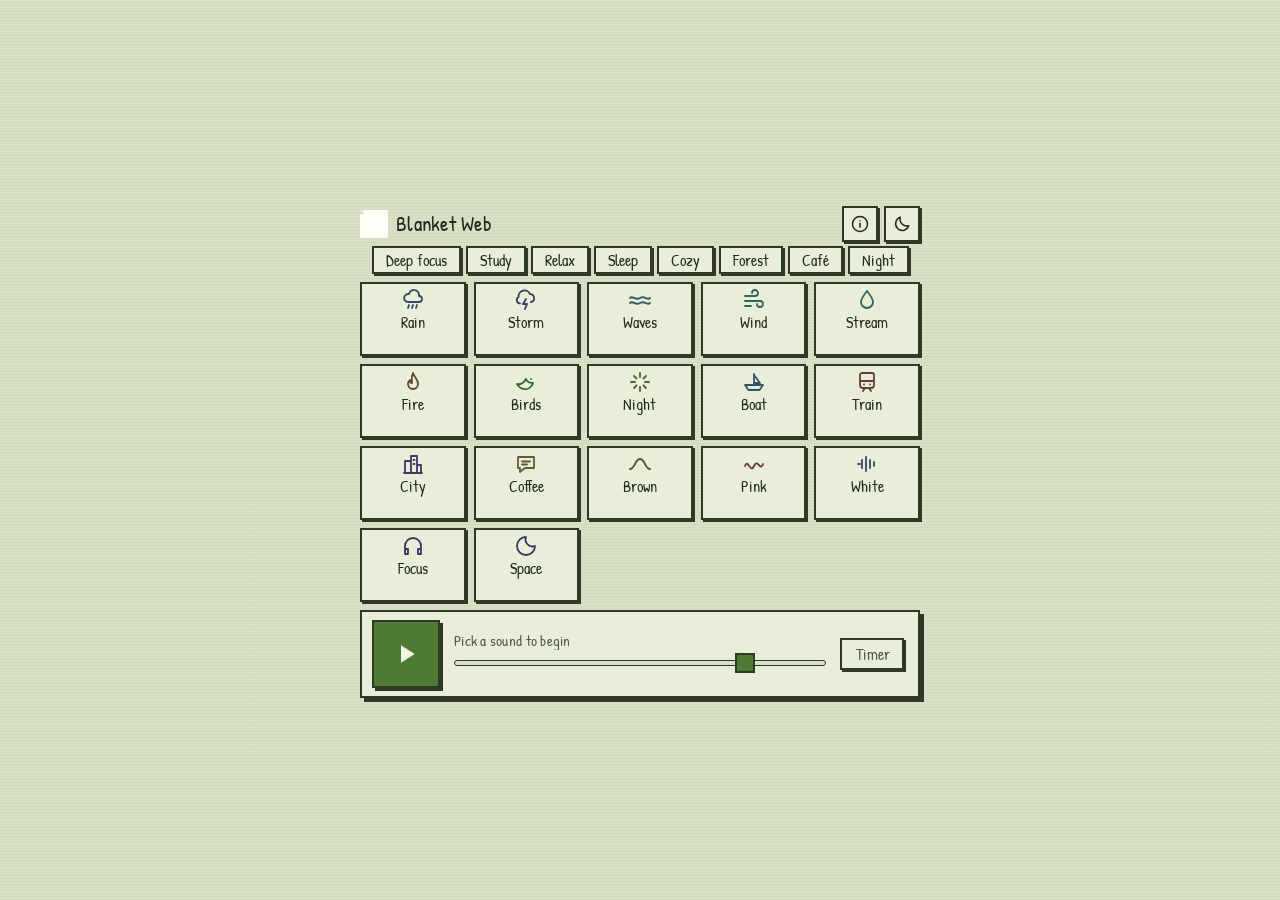
==== commit 9b07deff: "Green palette, smooth faster backdrop, pixel cursors, no text selection, custom scrollbars, blanket " ====
--- a/index.html
+++ b/index.html
@@ -5,7 +5,7 @@
 <meta name="viewport" content="width=device-width, initial-scale=1, viewport-fit=cover">
 <title>Blanket Web – Free Focus, Study &amp; Relaxation Sounds</title>
 <meta name="description" content="Mix rain, ocean, fireplace, wind and white, pink or brown noise for focus, study, work and sleep. Free, fast, offline-ready and ad-free.">
-<meta name="theme-color" content="#e4d9bf">
+<meta name="theme-color" content="#d8e0c6">
 <meta name="color-scheme" content="light dark">
 <link rel="canonical" href="https://mkalmousli.github.io/NoiseSpace/">
 <link rel="icon" href="favicon.ico" sizes="48x48">
@@ -77,9 +77,9 @@
   </div>
   <button id="sleepbtn" class="sleep" type="button" aria-haspopup="dialog"><span id="left">Timer</span></button>
   <div id="tpop" class="pop" role="dialog" aria-label="Sleep timer" hidden>
-  <div class="chips" id="tchips"><button type="button" class="chip" data-m="15">15m</button><button type="button" class="chip" data-m="30">30m</button><button type="button" class="chip" data-m="60">1h</button><button type="button" class="chip" data-m="90">90m</button></div>
-  <div class="step"><button type="button" class="gbtn" id="tdn" aria-label="Less">&minus;</button><label><input id="tmin" type="number" inputmode="numeric" min="1" max="720" value="45" aria-label="Minutes"> min</label><button type="button" class="gbtn" id="tup" aria-label="More">+</button></div>
-  <div class="acts"><button type="button" class="chip" id="toff">Off</button><button type="button" class="chip go" id="tgo">Start</button></div>
+    <div class="grid6" id="tchips"><button type="button" class="chip big" data-m="15">15<small>min</small></button><button type="button" class="chip big" data-m="30">30<small>min</small></button><button type="button" class="chip big" data-m="45">45<small>min</small></button><button type="button" class="chip big" data-m="60">1<small>hour</small></button><button type="button" class="chip big" data-m="90">90<small>min</small></button><button type="button" class="chip big" data-m="120">2<small>hours</small></button></div>
+    <div class="step"><button type="button" class="gbtn" id="tdn" aria-label="Less">&minus;</button><label><input id="tmin" type="number" inputmode="numeric" min="1" max="720" value="45" aria-label="Minutes"> min</label><button type="button" class="gbtn" id="tup" aria-label="More">+</button><button type="button" class="chip go" id="tgo">Start</button></div>
+    <button type="button" class="chip" id="toff" hidden>Stop timer</button>
   </div>
 </div>
 
--- a/css/base.css
+++ b/css/base.css
@@ -1,10 +1,10 @@
 /* Old-school paper tokens (warm, slightly off colors, WCAG-minded contrast), reset and base type. */
 @font-face { font-family: "Patrick Hand"; font-display: swap; src: url(../fonts/patrick-hand.woff2) format("woff2"); }
 :root {
-  --bg: #e4d9bf; --card: #f2ead6; --line: #3a3326; --ink: #2b261d; --mute: #5f5643; --acc: #9c4f2e; --on: #f6eedb;
+  --bg: #d8e0c6; --card: #e8eed8; --line: #2f3a26; --ink: #232b1c; --mute: #4d5a40; --acc: #4f7a34; --on: #f1f6e4;
 }
 [data-theme="dark"] {
-  --bg: #1e1c17; --card: #2a2720; --line: #7d7258; --ink: #e6ddc4; --mute: #a99f85; --acc: #d29a48; --on: #1e1c17;
+  --bg: #161b15; --card: #1f271e; --line: #5f7a58; --ink: #d8e6cc; --mute: #93a78a; --acc: #8fc06a; --on: #141a12;
 }
 
 * { box-sizing: border-box; -webkit-tap-highlight-color: transparent; }
--- a/css/layout.css
+++ b/css/layout.css
@@ -22,11 +22,11 @@
 
 .back { position: fixed; inset: 0; z-index: 20; background: rgba(0, 0, 0, .45); opacity: 0; transition: opacity .2s; }
 .back.in { opacity: 1; }
-.sheet { position: fixed; z-index: 21; left: 0; right: 0; bottom: 0; max-height: 86dvh; display: flex; flex-direction: column; border-radius: 22px 22px 0 0; background: var(--bg); border: 1px solid var(--line); transform: translateY(100%); transition: transform .22s ease-out; }
+.sheet { position: fixed; z-index: 21; left: 0; right: 0; bottom: 0; height: min(560px, 86dvh); display: flex; flex-direction: column; border-radius: 22px 22px 0 0; background: var(--bg); border: 1px solid var(--line); transform: translateY(100%); transition: transform .22s ease-out; }
 .sheet.in { transform: none; }
 .sheet[hidden], .back[hidden] { display: none; }
 .grab { flex: none; display: flex; justify-content: flex-end; padding: 6px 8px 0; }
-.sheet .body { overflow-y: auto; overflow-x: hidden; padding: 0 18px 18px; overscroll-behavior: contain; }
+.sheet .body { flex: 1; min-height: 0; overflow-y: auto; overflow-x: hidden; padding: 0 18px 18px; overscroll-behavior: contain; }
 @media (min-width: 700px) {
   .sheet { left: 50%; right: auto; bottom: auto; top: 50%; width: 560px; border-radius: 22px; transform: translate(-50%, -46%); opacity: 0; transition: transform .2s, opacity .2s; }
   .sheet.in { transform: translate(-50%, -50%); opacity: 1; }
--- a/css/calm.css
+++ b/css/calm.css
@@ -1,11 +1,13 @@
 /* Calm ambient backdrop (only while sounds play), bigger play button, sheet tabs. */
-:root { --ring: rgba(156, 79, 46, .2); --b1: hsla(28, 55%, 60%, .28); --b2: hsla(80, 30%, 55%, .22); --b3: hsla(200, 30%, 60%, .18); }
-[data-theme="dark"] { --ring: rgba(210, 154, 72, .2); --b1: hsla(28, 50%, 36%, .3); --b2: hsla(80, 25%, 30%, .25); --b3: hsla(200, 25%, 34%, .22); }
-body::before { content: ""; position: fixed; z-index: -1; inset: -25%; pointer-events: none; opacity: 0; transition: opacity 5s ease;
-  background: radial-gradient(circle at 25% 30%, var(--b1), transparent 42%), radial-gradient(circle at 75% 65%, var(--b2), transparent 42%), radial-gradient(circle at 55% 15%, var(--b3), transparent 38%);
-  will-change: transform; animation: drift 70s ease-in-out infinite alternate; animation-play-state: paused; }
-body.playing::before { opacity: 1; animation-play-state: running; }
-@keyframes drift { from { transform: translate3d(-4%, -3%, 0) rotate(0deg) scale(1); } to { transform: translate3d(4%, 3%, 0) rotate(14deg) scale(1.12); } }
+:root { --ring: rgba(79, 122, 52, .22); --b1: hsla(110, 45%, 45%, .13); --b2: hsla(120, 50%, 45%, .10); --b3: transparent; }
+[data-theme="dark"] { --ring: rgba(143, 192, 106, .22); --b1: hsla(120, 45%, 40%, .16); --b2: hsla(125, 55%, 45%, .09); --b3: transparent; }
+/* Nostalgic CRT glow: a dim warm vignette and one smooth scanline roll, only while playing. */
+body::before, body::after { content: ""; position: fixed; z-index: -1; pointer-events: none; opacity: 0; transition: opacity 1.5s ease; }
+body::before { inset: 0; background: radial-gradient(ellipse at 50% 45%, var(--b1), transparent 70%); }
+body::after { left: 0; right: 0; top: 0; height: 28vh; background: linear-gradient(transparent, var(--b2), transparent); will-change: transform; animation: roll 7s linear infinite; animation-play-state: paused; }
+body.playing::before { opacity: 1; }
+body.playing::after { opacity: 1; animation-play-state: running; }
+@keyframes roll { from { transform: translateY(-30vh); } to { transform: translateY(105vh); } }
 
 .play { box-shadow: 0 0 0 6px var(--ring); transition: transform .2s ease, box-shadow .6s ease; }
 .play:active { transform: scale(.94); }
@@ -26,15 +28,16 @@
 .sleep { padding: 6px 12px; border-radius: 12px; font-size: 1rem; line-height: 1; background: var(--card); border: 1px solid var(--line); color: var(--mute); min-width: 64px; }
 .sleep.on { color: var(--on); background: var(--acc); border-color: var(--acc); }
 .dock { position: relative; }
-.pop { position: absolute; z-index: 22; right: 0; bottom: calc(100% + 10px); width: min(300px, 100%); padding: 12px; border-radius: 18px; background: var(--card); border: 1px solid var(--line); box-shadow: 0 10px 30px rgba(0, 0, 0, .3); display: flex; flex-direction: column; gap: 10px; animation: rise .18s ease-out; }
-.pop[hidden] { display: none; }
+.pop { position: absolute; z-index: 22; right: 0; bottom: calc(100% + 12px); width: min(340px, 100%); padding: 12px; background: var(--card); border: 2px solid var(--line); display: flex; flex-direction: column; gap: 12px; animation: rise .18s ease-out; }
+.pop[hidden], #toff[hidden] { display: none; }
 @keyframes rise { from { opacity: 0; transform: translateY(8px); } }
-.pop .chips { justify-content: space-between; }
-.pop .chip { flex: 1; }
-.step { display: flex; align-items: center; justify-content: space-between; }
-.step label { font-size: 1.3rem; color: var(--mute); }
-.step input { width: 4ch; padding: 2px 0; font-size: 1.6rem; text-align: center; color: var(--ink); background: none; border: 0; border-bottom: 2px solid var(--acc); -moz-appearance: textfield; }
+.grid6 { display: grid; grid-template-columns: repeat(3, 1fr); gap: 8px; }
+.chip.big { display: flex; flex-direction: column; align-items: center; justify-content: center; height: 62px; padding: 0; font-size: 1.9rem; line-height: 1; }
+.chip.big small { font-size: .85rem; color: var(--mute); }
+.step { display: flex; align-items: center; gap: 8px; }
+.step .gbtn { flex: none; width: 48px; height: 48px; font-size: 1.9rem; }
+.step label { flex: 1; text-align: center; font-size: 1.3rem; color: var(--mute); }
+.step input { width: 3.2ch; padding: 0; font-size: 2.2rem; text-align: center; color: var(--ink); background: none; border: 0; border-bottom: 2px solid var(--line); -moz-appearance: textfield; }
 .step input::-webkit-outer-spin-button, .step input::-webkit-inner-spin-button { -webkit-appearance: none; margin: 0; }
-.acts { display: flex; gap: 8px; }
-.acts .chip { flex: 1; padding: 5px 0; }
-.chip.go { background: var(--acc); color: var(--on); border-color: var(--acc); }
+.chip.go { height: 48px; padding: 0 16px; font-size: 1.4rem; background: var(--acc); color: var(--on); }
+#toff { height: 44px; font-size: 1.3rem; }
--- a/css/retro.css
+++ b/css/retro.css
@@ -1,10 +1,11 @@
 /* Old-school skin: square corners, hard ink borders and offset shadows, muted paper colors. */
 * { border-radius: 0 !important; }
-body { background-image: repeating-linear-gradient(0deg, rgba(60, 40, 10, .035) 0 1px, transparent 1px 3px); }
+body { background-image: repeating-linear-gradient(0deg, rgba(30, 60, 10, .04) 0 1px, transparent 1px 3px); }
 .chip, .gbtn, .sleep, .tabs, .pop, .dock, .tog, .faq, select, .sheet { border: 2px solid var(--line); }
 .chip, .gbtn, .sleep, .tog { box-shadow: 2px 2px 0 var(--line); }
 .chip:active, .gbtn:active, .sleep:active, .tog:active { transform: translate(2px, 2px); box-shadow: none; }
-.chip.sel { background: var(--acc); color: var(--on); box-shadow: none; transform: translate(2px, 2px); }
+.chip.sel, .chip[aria-pressed="true"] { background: var(--acc); color: var(--on); box-shadow: inset 2px 2px 0 rgba(0, 0, 0, .4); transform: translate(2px, 2px); }
+.chip.sel::before { content: "\25B6\00a0"; font-size: .7em; }
 .dock, .pop { box-shadow: 4px 4px 0 var(--line); }
 .sheet { box-shadow: 0 -4px 0 var(--line); }
 @media (min-width: 700px) { .sheet { box-shadow: 5px 5px 0 var(--line); } }
@@ -26,3 +27,14 @@
 .brand img { filter: sepia(.35) saturate(.8); }
 .upd { border-width: 2px; box-shadow: 3px 3px 0 var(--line); }
 .step input { border-bottom: 2px solid var(--line); }
+.tabs { position: sticky; top: 0; z-index: 1; background: var(--card); }
+/* Pixel cursors, no text selection, square scrollbars. */
+* { -webkit-user-select: none; user-select: none; -webkit-touch-callout: none; }
+input#tmin { -webkit-user-select: text; user-select: text; }
+html, body, button, .tog, .sheet { cursor: url("data:image/svg+xml,%3Csvg xmlns='http://www.w3.org/2000/svg' width='24' height='24' shape-rendering='crispEdges'%3E%3Cpath d='M3 2h3v2h2v2h2v2h2v2h2v2h-5v2h2v4h-3v-4h-2v-2h-2v2h-2z' fill='%23232b1c' stroke='%23e8eed8' stroke-width='1'/%3E%3C/svg%3E") 3 2, default; }
+button, a, summary, select, .tog, .vol, label { cursor: url("data:image/svg+xml,%3Csvg xmlns='http://www.w3.org/2000/svg' width='24' height='24' shape-rendering='crispEdges'%3E%3Cpath d='M9 2h3v8h2V8h3v2h2v2h2v7h-2v2h-9v-2h-2v-2h-2v-2h2v-2h2z' fill='%23e8eed8' stroke='%23232b1c' stroke-width='1.5'/%3E%3C/svg%3E") 9 2, pointer; }
+* { scrollbar-width: thin; scrollbar-color: var(--acc) var(--card); }
+::-webkit-scrollbar { width: 12px; height: 12px; }
+::-webkit-scrollbar-track { background: var(--card); border-left: 2px solid var(--line); }
+::-webkit-scrollbar-thumb { background: var(--acc); border: 2px solid var(--line); }
+::-webkit-scrollbar-thumb:hover { background: var(--ink); }
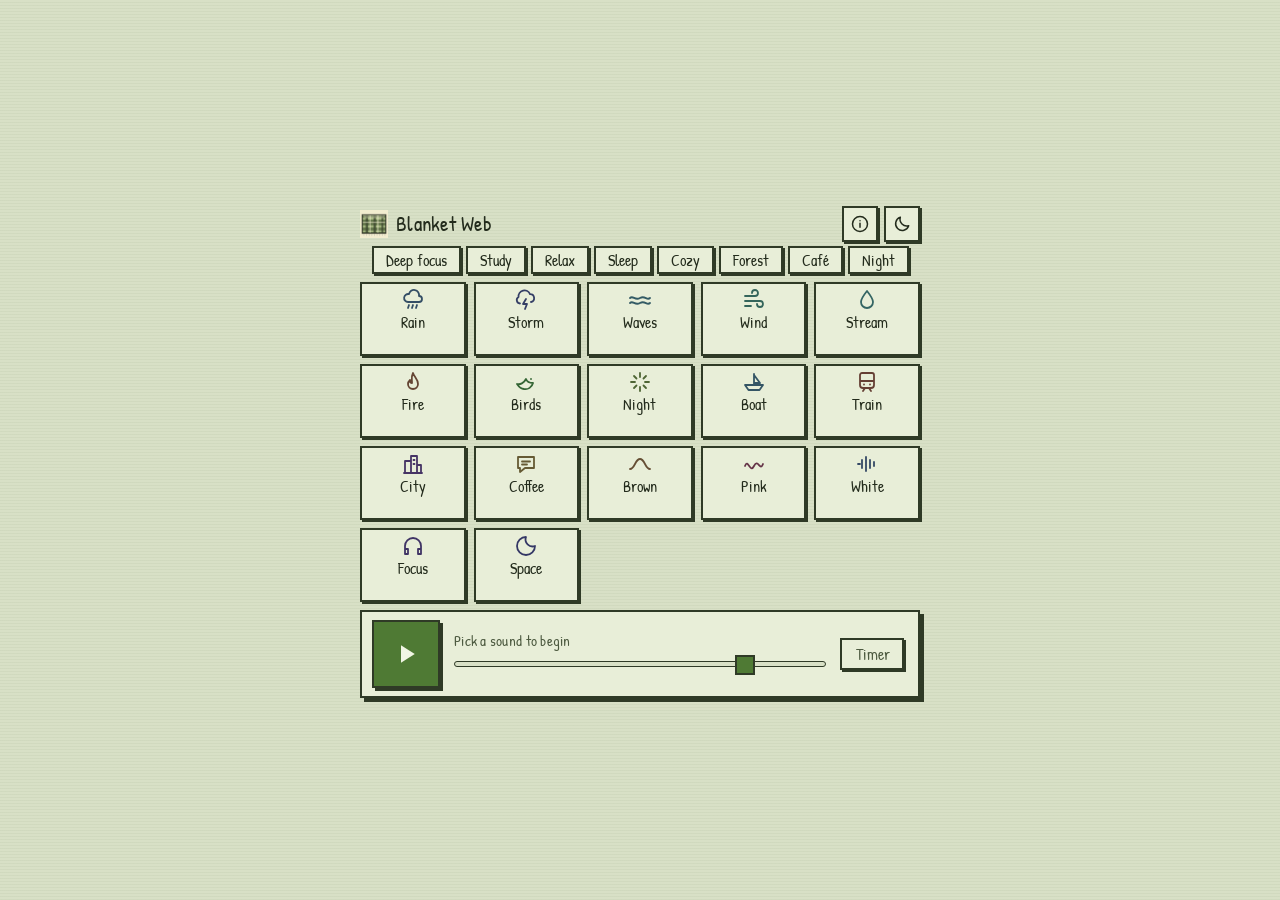
==== commit b7b29ebb: "Fix logo/icon rendering (PNG only, no SVG), safer pixel cursors, rename links to blanket-web Co-Auth" ====
--- a/index.html
+++ b/index.html
@@ -7,7 +7,7 @@
 <meta name="description" content="Mix rain, ocean, fireplace, wind and white, pink or brown noise for focus, study, work and sleep. Free, fast, offline-ready and ad-free.">
 <meta name="theme-color" content="#d8e0c6">
 <meta name="color-scheme" content="light dark">
-<link rel="canonical" href="https://mkalmousli.github.io/NoiseSpace/">
+<link rel="canonical" href="https://mkalmousli.github.io/blanket-web/">
 <link rel="icon" href="favicon.ico" sizes="48x48">
 <link rel="icon" href="img/favicon-32.png" type="image/png" sizes="32x32">
 <link rel="icon" href="img/icon-192.png" type="image/png" sizes="192x192">
@@ -18,16 +18,16 @@
 <meta property="og:site_name" content="Blanket Web">
 <meta property="og:title" content="Blanket Web – Focus, Study &amp; Relaxation Sounds">
 <meta property="og:description" content="Mix rain, ocean, fire, wind and noise colors. Free, fast and beautiful.">
-<meta property="og:url" content="https://mkalmousli.github.io/NoiseSpace/">
-<meta property="og:image" content="https://mkalmousli.github.io/NoiseSpace/img/og.png">
+<meta property="og:url" content="https://mkalmousli.github.io/blanket-web/">
+<meta property="og:image" content="https://mkalmousli.github.io/blanket-web/img/og.png">
 <meta name="twitter:card" content="summary_large_image">
 <script type="application/ld+json">
 {"@context":"https://schema.org","@type":"WebApplication","name":"Blanket Web",
-"url":"https://mkalmousli.github.io/NoiseSpace/","applicationCategory":"MultimediaApplication",
+"url":"https://mkalmousli.github.io/blanket-web/","applicationCategory":"MultimediaApplication",
 "operatingSystem":"Any","browserRequirements":"Requires Web Audio API",
 "description":"Free ambient sound mixer for focus, study and relaxation.",
 "offers":{"@type":"Offer","price":"0","priceCurrency":"USD"},
-"author":{"@type":"Person","url":"https://al-mo.de"},"codeRepository":"https://github.com/mkalmousli/NoiseSpace"}
+"author":{"@type":"Person","url":"https://al-mo.de"},"codeRepository":"https://github.com/mkalmousli/blanket-web"}
 </script>
 <script>
 try {
@@ -52,7 +52,7 @@
 {"@type":"Question","name":"What is the focus tone? Do I need headphones?","acceptedAnswer":{"@type":"Answer","text":"It plays 200 Hz in one ear and 210 Hz in the other, so your brain perceives a 10 Hz (alpha range) binaural beat. Headphones are required. A 2019 meta-analysis found small benefits for attention and anxiety, but the effect is not guaranteed."}},
 {"@type":"Question","name":"Why can't I hear anything on my phone?","acceptedAnswer":{"@type":"Answer","text":"Tap a sound or the play button first, because browsers block audio until you interact. Then check the volume, the silent switch and that the tab is not muted."}},
 {"@type":"Question","name":"Is it private? Does it work offline?","acceptedAnswer":{"@type":"Answer","text":"Yes. There are no accounts, cookies or trackers. Volumes and theme are stored only on your device, and after the first visit the app works without internet."}},
-{"@type":"Question","name":"Can I contribute or report a bug?","acceptedAnswer":{"@type":"Answer","text":"Yes! Blanket Web is open source under the MIT license. Source code, issues and ideas live on GitHub: github.com/mkalmousli/NoiseSpace."}}]}
+{"@type":"Question","name":"Can I contribute or report a bug?","acceptedAnswer":{"@type":"Answer","text":"Yes! Blanket Web is open source under the MIT license. Source code, issues and ideas live on GitHub: github.com/mkalmousli/blanket-web."}}]}
 </script>
 </head>
 <body>
@@ -94,7 +94,7 @@
   <details class="faq"><summary>Where do the sounds come from?</summary><p>Twelve sounds (rain, storm, waves, wind, stream, fire, birds, summer night, boat, train, city and coffee shop) are real field recordings from Freesound.org and SoundBible (CC0, CC BY or public domain), trimmed to a seamless loop and loaded the first time you use them. The noise colors, binaural focus tone and space drone are synthesized live in your browser from simple physical models (Web Audio API). If a recording cannot load offline, a synthesized version of that sound plays instead. The selection follows the open-source app Blanket. Authors and licences are listed under Credits.</p></details>
   <details class="faq"><summary>Why can't I hear anything on my phone?</summary><p>Tap a sound or the play button first, because browsers block audio until you interact. Then check the volume, the silent switch and that the tab is not muted.</p></details>
   <details class="faq"><summary>Is it private? Does it work offline?</summary><p>Yes. There are no accounts, cookies or trackers. Volumes and theme are stored only on your device, and after the first visit the app works without internet.</p></details>
-  <details class="faq"><summary>Can I contribute or report a bug?</summary><p>Yes! Blanket Web is open source under the MIT license. Source code, issues and ideas live on GitHub: <a href="https://github.com/mkalmousli/NoiseSpace">github.com/mkalmousli/NoiseSpace</a>.</p></details>
+  <details class="faq"><summary>Can I contribute or report a bug?</summary><p>Yes! Blanket Web is open source under the MIT license. Source code, issues and ideas live on GitHub: <a href="https://github.com/mkalmousli/blanket-web">github.com/mkalmousli/blanket-web</a>.</p></details>
 </section>
 <section class="pane" id="p1" hidden>
   <details class="faq"><summary>What is the difference between white, pink and brown noise?</summary><p>They differ in spectral slope. White noise has equal power at every frequency (a bright hiss), pink noise falls 3 dB per octave (1/f, like natural sounds) and brown noise falls 6 dB per octave (1/f², a deep rumble).</p></details>
@@ -139,8 +139,8 @@
   </ul>
   </section>
 <footer class="foot">
-  <a href="https://github.com/mkalmousli/NoiseSpace">Source code</a> &middot;
-  <a href="https://github.com/mkalmousli/NoiseSpace/issues">Report an issue</a><br>
+  <a href="https://github.com/mkalmousli/blanket-web">Source code</a> &middot;
+  <a href="https://github.com/mkalmousli/blanket-web/issues">Report an issue</a><br>
   Sounds &amp; idea from <a href="https://github.com/rafaelmardojai/blanket">Blanket</a> by Rafael Mardojai CM (unofficial web version, not affiliated)<br>
   Made by <a href="https://al-mo.de" rel="author">al-mo.de</a> &middot; MIT licensed
 </footer>
--- a/css/layout.css
+++ b/css/layout.css
@@ -17,7 +17,7 @@
 
 .dock { flex: none; display: flex; align-items: center; gap: 10px; margin-top: 8px; padding: 6px 10px; border-radius: 18px; background: var(--card); border: 1px solid var(--line); }
 .dock .mid { flex: 1; min-width: 0; }
-.status { display: block; font-size: .95rem; line-height: 1.1; color: var(--mute); white-space: nowrap; overflow: hidden; text-overflow: ellipsis; }
+.status { display: block; font-size: .95rem; line-height: 1.35; color: var(--mute); white-space: nowrap; overflow: hidden; text-overflow: ellipsis; }
 .sleep { display: flex; flex-direction: column; align-items: flex-end; font-size: .8rem; line-height: 1.1; color: var(--mute); }
 
 .back { position: fixed; inset: 0; z-index: 20; background: rgba(0, 0, 0, .45); opacity: 0; transition: opacity .2s; }
--- a/css/retro.css
+++ b/css/retro.css
@@ -31,8 +31,8 @@
 /* Pixel cursors, no text selection, square scrollbars. */
 * { -webkit-user-select: none; user-select: none; -webkit-touch-callout: none; }
 input#tmin { -webkit-user-select: text; user-select: text; }
-html, body, button, .tog, .sheet { cursor: url("data:image/svg+xml,%3Csvg xmlns='http://www.w3.org/2000/svg' width='24' height='24' shape-rendering='crispEdges'%3E%3Cpath d='M3 2h3v2h2v2h2v2h2v2h2v2h-5v2h2v4h-3v-4h-2v-2h-2v2h-2z' fill='%23232b1c' stroke='%23e8eed8' stroke-width='1'/%3E%3C/svg%3E") 3 2, default; }
-button, a, summary, select, .tog, .vol, label { cursor: url("data:image/svg+xml,%3Csvg xmlns='http://www.w3.org/2000/svg' width='24' height='24' shape-rendering='crispEdges'%3E%3Cpath d='M9 2h3v8h2V8h3v2h2v2h2v7h-2v2h-9v-2h-2v-2h-2v-2h2v-2h2z' fill='%23e8eed8' stroke='%23232b1c' stroke-width='1.5'/%3E%3C/svg%3E") 9 2, pointer; }
+html, body, button, .tog, .sheet { cursor: url(../img/cursor.png) 3 2, default; }
+button, a, summary, select, .tog, .vol, label { cursor: url(../img/cursor-link.png) 3 2, pointer; }
 * { scrollbar-width: thin; scrollbar-color: var(--acc) var(--card); }
 ::-webkit-scrollbar { width: 12px; height: 12px; }
 ::-webkit-scrollbar-track { background: var(--card); border-left: 2px solid var(--line); }
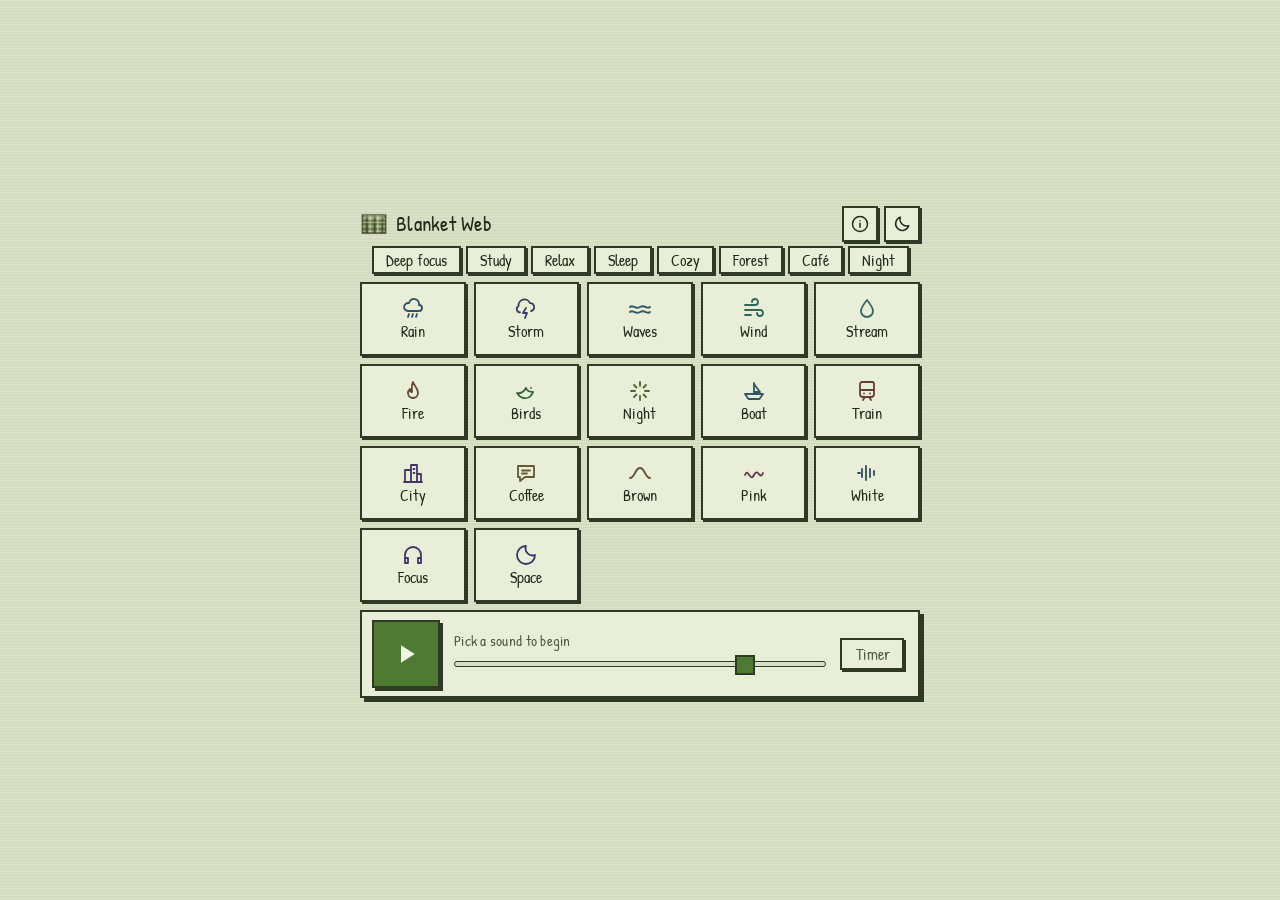
==== commit d2f63683: "Visual reference cards with links, noise-color chart, centered tiles with smooth volume reveal Co-Au" ====
--- a/index.html
+++ b/index.html
@@ -103,22 +103,27 @@
   <details class="faq"><summary>What is the focus tone? Do I need headphones?</summary><p>It plays 200 Hz in one ear and 210 Hz in the other, so your brain perceives a 10 Hz (alpha range) binaural beat. Headphones are required. A 2019 meta-analysis found small benefits for attention and anxiety, but the effect is not guaranteed.</p></details>
 </section>
 <section class="pane" id="p2" hidden>
+  <div class="spec" aria-hidden="true"><p class="lbl">Noise colors</p>
+    <div class="sp"><span>White</span><i style="--n:1"></i><i style="--n:1"></i><i style="--n:1"></i><i style="--n:1"></i><i style="--n:1"></i><i style="--n:1"></i></div>
+    <div class="sp"><span>Pink</span><i style="--n:1"></i><i style="--n:.8"></i><i style="--n:.62"></i><i style="--n:.46"></i><i style="--n:.32"></i><i style="--n:.2"></i></div>
+    <div class="sp"><span>Brown</span><i style="--n:1"></i><i style="--n:.64"></i><i style="--n:.38"></i><i style="--n:.2"></i><i style="--n:.1"></i><i style="--n:.05"></i></div>
+    <p class="note">Energy from low to high pitch: white is flat, pink falls 3&nbsp;dB per octave, brown 6&nbsp;dB.</p></div>
   <details class="faq"><summary>Does noise really help me focus or sleep?</summary><p>Evidence is promising but mixed. Some studies found moderate background noise improved attention (Söderlund et al., 2007) and that steady pink noise helped sleep stability (Zhou et al., 2012). Responses vary by person, so try a few and keep what works.</p></details>
   <ul class="refs">
-    <li>Söderlund, G. et al. (2007). Listening to noise improves cognitive performance in children with ADHD. <i>J. Child Psychol. Psychiatry</i> 48.</li>
-    <li>Zhou, J. et al. (2012). Pink noise: effect on complexity synchronization of brain activity and sleep consolidation. <i>J. Theor. Biol.</i> 306.</li>
-    <li>Garcia-Argibay, M. et al. (2019). Efficacy of binaural auditory beats in cognition, anxiety and pain perception: a meta-analysis. <i>Psychol. Res.</i> 83.</li>
+    <li class="ref"><b class="yr">2007</b><div><span class="tt">Listening to noise improves cognitive performance in children with ADHD</span><span class="au">Söderlund, G. et al. &middot; <i>J. Child Psychol. Psychiatry 48</i></span><span class="lk"><a href="https://scholar.google.com/scholar?q=Listening+to+noise+improves+cognitive+performance+in+children+with+ADHD" target="_blank" rel="noopener">Find paper</a></span></div></li>
+    <li class="ref"><b class="yr">2012</b><div><span class="tt">Pink noise: effect on complexity synchronization of brain activity and sleep consolidation</span><span class="au">Zhou, J. et al. &middot; <i>J. Theor. Biol. 306</i></span><span class="lk"><a href="https://scholar.google.com/scholar?q=Pink+noise%3A+effect+on+complexity+synchronization+of+brain+activity+and+sleep+consolidation" target="_blank" rel="noopener">Find paper</a></span></div></li>
+    <li class="ref"><b class="yr">2019</b><div><span class="tt">Efficacy of binaural auditory beats in cognition, anxiety and pain perception: a meta-analysis</span><span class="au">Garcia-Argibay, M. et al. &middot; <i>Psychol. Res. 83</i></span><span class="lk"><a href="https://scholar.google.com/scholar?q=Efficacy+of+binaural+auditory+beats+in+cognition%2C+anxiety+and+pain+perception%3A+a+meta-analysis" target="_blank" rel="noopener">Find paper</a></span></div></li>
   </ul>
 </section>
 <section class="pane" id="p3" hidden>
   <ul class="refs">
-    <li>Minnaert, M. (1933). On musical air-bubbles and the sounds of running water. <i>Phil. Mag.</i> 16.</li>
-    <li>Prosperetti, A. &amp; Oguz, H. (1993). The impact of drops on liquid surfaces and the underwater noise of rain. <i>Annu. Rev. Fluid Mech.</i> 25.</li>
-    <li>Marshall, J. &amp; Palmer, W. (1948). The distribution of raindrops with size. <i>J. Meteorology</i> 5.</li>
-    <li>Sethna, J., Dahmen, K. &amp; Myers, C. (2001). Crackling noise. <i>Nature</i> 410.</li>
-    <li>Voss, R. &amp; Clarke, J. (1975). 1/f noise in music and speech. <i>Nature</i> 258.</li>
-    <li>Dolbear, A. (1897). The cricket as a thermometer. <i>American Naturalist</i> 31.</li>
-    <li>Kellet, P. Pink noise filter (musicdsp.org), used for the pink noise generator.</li>
+    <li class="ref"><b class="yr">1933</b><div><span class="tt">On musical air-bubbles and the sounds of running water</span><span class="au">Minnaert, M. &middot; <i>Phil. Mag. 16</i></span><span class="lk"><a href="https://scholar.google.com/scholar?q=On+musical+air-bubbles+and+the+sounds+of+running+water" target="_blank" rel="noopener">Find paper</a></span></div></li>
+    <li class="ref"><b class="yr">1993</b><div><span class="tt">The impact of drops on liquid surfaces and the underwater noise of rain</span><span class="au">Prosperetti, A. &amp; Oguz, H. &middot; <i>Annu. Rev. Fluid Mech. 25</i></span><span class="lk"><a href="https://doi.org/10.1146/annurev.fl.25.010193.003045" target="_blank" rel="noopener">DOI</a><a href="https://scholar.google.com/scholar?q=The+impact+of+drops+on+liquid+surfaces+and+the+underwater+noise+of+rain" target="_blank" rel="noopener">Find paper</a></span></div></li>
+    <li class="ref"><b class="yr">1948</b><div><span class="tt">The distribution of raindrops with size</span><span class="au">Marshall, J. &amp; Palmer, W. &middot; <i>J. Meteorology 5</i></span><span class="lk"><a href="https://scholar.google.com/scholar?q=The+distribution+of+raindrops+with+size" target="_blank" rel="noopener">Find paper</a></span></div></li>
+    <li class="ref"><b class="yr">2001</b><div><span class="tt">Crackling noise</span><span class="au">Sethna, J., Dahmen, K. &amp; Myers, C. &middot; <i>Nature 410</i></span><span class="lk"><a href="https://doi.org/10.1038/35065675" target="_blank" rel="noopener">DOI</a><a href="https://scholar.google.com/scholar?q=Crackling+noise" target="_blank" rel="noopener">Find paper</a></span></div></li>
+    <li class="ref"><b class="yr">1975</b><div><span class="tt">1/f noise in music and speech</span><span class="au">Voss, R. &amp; Clarke, J. &middot; <i>Nature 258</i></span><span class="lk"><a href="https://doi.org/10.1038/258317a0" target="_blank" rel="noopener">DOI</a><a href="https://scholar.google.com/scholar?q=1%2Ff+noise+in+music+and+speech" target="_blank" rel="noopener">Find paper</a></span></div></li>
+    <li class="ref"><b class="yr">1897</b><div><span class="tt">The cricket as a thermometer</span><span class="au">Dolbear, A. &middot; <i>American Naturalist 31</i></span><span class="lk"><a href="https://scholar.google.com/scholar?q=The+cricket+as+a+thermometer" target="_blank" rel="noopener">Find paper</a></span></div></li>
+    <li class="ref"><b class="yr">DSP</b><div><span class="tt">Pink noise filter</span><span class="au">Kellet, P. &middot; musicdsp.org</span><span class="lk"><a href="https://www.musicdsp.org/en/latest/Filters/76-pink-noise-filter.html" target="_blank" rel="noopener">Open page</a></span></div></li>
   </ul>
 </section>
 <section class="pane" id="p4" hidden>
--- a/css/aero.css
+++ b/css/aero.css
@@ -7,8 +7,8 @@
 
 .tog {
   display: flex; flex-direction: column; align-items: center; justify-content: center; gap: 2px;
-  width: 100%; height: 100%; padding: 4px 2px 22px; border-radius: 14px;
-  background: var(--card); border: 2px solid var(--line); transition: background .15s, border-color .15s;
+  width: 100%; height: 100%; padding: 4px 2px; border-radius: 14px;
+  background: var(--card); border: 2px solid var(--line); transition: background .15s, border-color .15s, padding .25s ease;
 }
 .orb { display: block; color: hsl(var(--h) 45% 38%); }
 .orb svg { display: block; width: 24px; height: 24px; }
@@ -22,8 +22,9 @@
 .card.load .tog { opacity: .6; }
 
 .vol { -webkit-appearance: none; appearance: none; display: block; width: 100%; height: 26px; margin: 0; background: none; }
-.card .vol { position: absolute; left: 10px; right: 10px; bottom: 1px; height: 18px; width: auto; display: none; }
-.card.on .vol { display: block; }
+.card .vol { position: absolute; left: 10px; right: 10px; bottom: 1px; height: 18px; width: auto; opacity: 0; pointer-events: none; transition: opacity .25s ease; }
+.card.on .vol { opacity: 1; pointer-events: auto; }
+.card.on .tog { padding-bottom: 22px; }
 .vol::-webkit-slider-runnable-track { height: 5px; border-radius: 5px; background: var(--line); }
 .vol::-moz-range-track { height: 5px; border-radius: 5px; background: var(--line); }
 .vol::-webkit-slider-thumb { -webkit-appearance: none; width: 20px; height: 20px; margin-top: -7.5px; border-radius: 50%; border: 0; background: var(--acc); }
@@ -35,7 +36,7 @@
 select option { color: #1d343b; }
 
 .faq { margin-bottom: 8px; padding: 0 14px; border-radius: 16px; background: var(--card); border: 1px solid var(--line); }
-.faq summary { padding: 10px 0; font-weight: 400; cursor: pointer; }
+.faq summary { padding: 10px 0; font-weight: 400; }
 .faq p { margin: 0 0 14px; color: var(--mute); }
 .refs { color: var(--mute); font-size: .9rem; padding-left: 20px; }
 .refs li { margin-bottom: 6px; list-style: disc; }
@@ -48,3 +49,4 @@
 .gbtn svg { width: 22px; height: 22px; }
 .card .vol::-webkit-slider-thumb { width: 14px; height: 14px; margin-top: -4.5px; }
 .card .vol::-moz-range-thumb { width: 14px; height: 14px; }
+@media (max-height: 600px) { .card.on .tog { padding-bottom: 17px; } }
--- a/css/calm.css
+++ b/css/calm.css
@@ -24,7 +24,7 @@
 .sheet .grab { position: absolute; top: 6px; right: 8px; padding: 0; }
 .sheet .body { padding-top: 50px; }
 
-.brand { cursor: default; user-select: none; }
+.brand { user-select: none; }
 .sleep { padding: 6px 12px; border-radius: 12px; font-size: 1rem; line-height: 1; background: var(--card); border: 1px solid var(--line); color: var(--mute); min-width: 64px; }
 .sleep.on { color: var(--on); background: var(--acc); border-color: var(--acc); }
 .dock { position: relative; }
@@ -41,3 +41,15 @@
 .step input::-webkit-outer-spin-button, .step input::-webkit-inner-spin-button { -webkit-appearance: none; margin: 0; }
 .chip.go { height: 48px; padding: 0 16px; font-size: 1.4rem; background: var(--acc); color: var(--on); }
 #toff { height: 44px; font-size: 1.3rem; }
+/* Reference cards and noise-color chart. */
+.refs li.ref { display: flex; gap: 10px; margin: 0 0 8px; padding: 8px; list-style: none; background: var(--card); border: 2px solid var(--line); }
+.refs { padding: 0; }
+.yr { flex: none; align-self: flex-start; min-width: 46px; padding: 2px 4px; text-align: center; background: var(--acc); color: var(--on); font-weight: 400; }
+.ref .tt { display: block; color: var(--ink); line-height: 1.2; }
+.ref .au { display: block; margin-top: 2px; font-size: .85rem; }
+.ref .lk { display: flex; gap: 6px; margin-top: 6px; }
+.ref .lk a { padding: 0 8px; font-size: .85rem; color: var(--ink); text-decoration: none; border: 2px solid var(--line); box-shadow: 2px 2px 0 var(--line); }
+.ref .lk a:active { transform: translate(2px, 2px); box-shadow: none; }
+.sp { display: flex; align-items: flex-end; gap: 4px; height: 38px; margin-bottom: 8px; }
+.sp span { width: 52px; align-self: center; }
+.sp i { flex: 1; height: calc(var(--n) * 100%); background: var(--acc); border: 2px solid var(--line); }
--- a/css/retro.css
+++ b/css/retro.css
@@ -31,8 +31,10 @@
 /* Pixel cursors, no text selection, square scrollbars. */
 * { -webkit-user-select: none; user-select: none; -webkit-touch-callout: none; }
 input#tmin { -webkit-user-select: text; user-select: text; }
-html, body, button, .tog, .sheet { cursor: url(../img/cursor.png) 3 2, default; }
-button, a, summary, select, .tog, .vol, label { cursor: url(../img/cursor-link.png) 3 2, pointer; }
+* { cursor: url(../img/cursor.png) 0 0, default; }
+button, a, summary, select, .tog, .chip, .vol, label, [role=button] { cursor: url(../img/cursor-link.png) 10 0, pointer; }
+input#tmin { cursor: text; }
+button *, a *, summary *, .tog *, .chip *, label * { cursor: inherit; pointer-events: none; }
 * { scrollbar-width: thin; scrollbar-color: var(--acc) var(--card); }
 ::-webkit-scrollbar { width: 12px; height: 12px; }
 ::-webkit-scrollbar-track { background: var(--card); border-left: 2px solid var(--line); }
